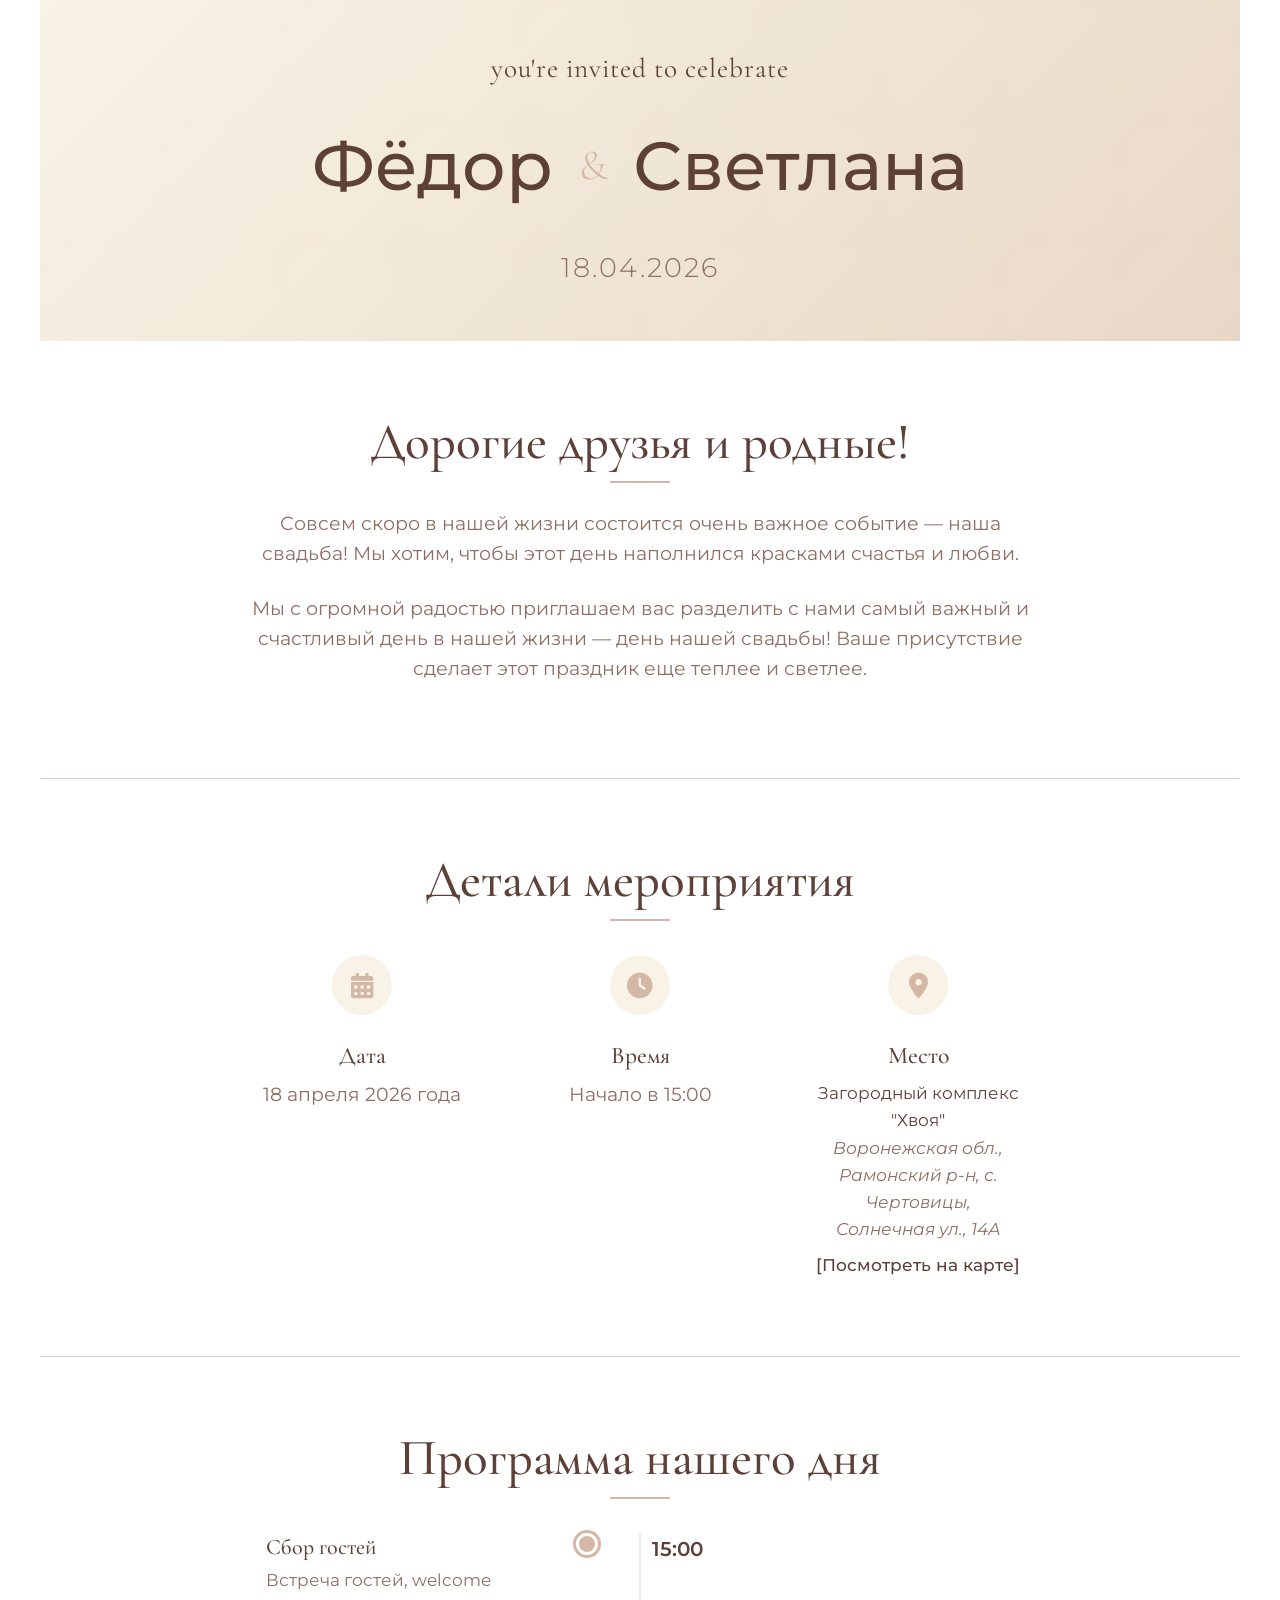
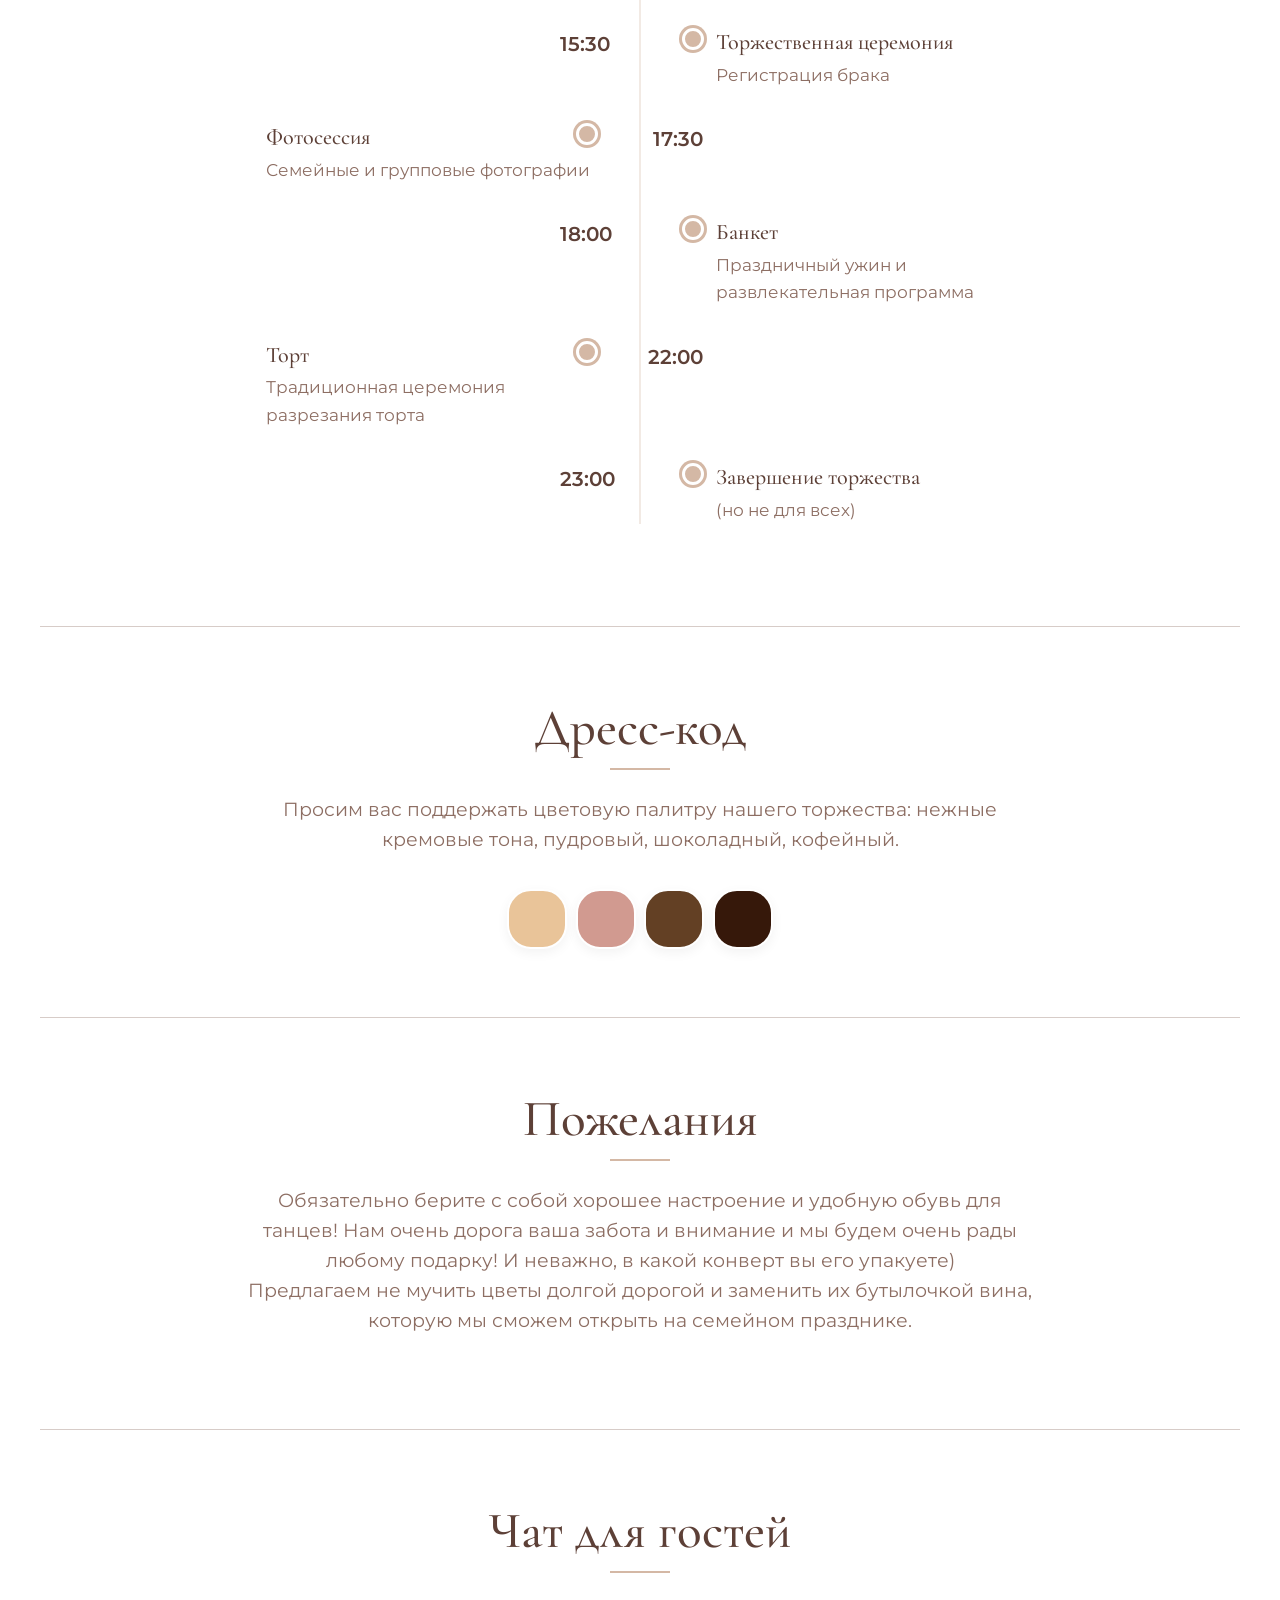
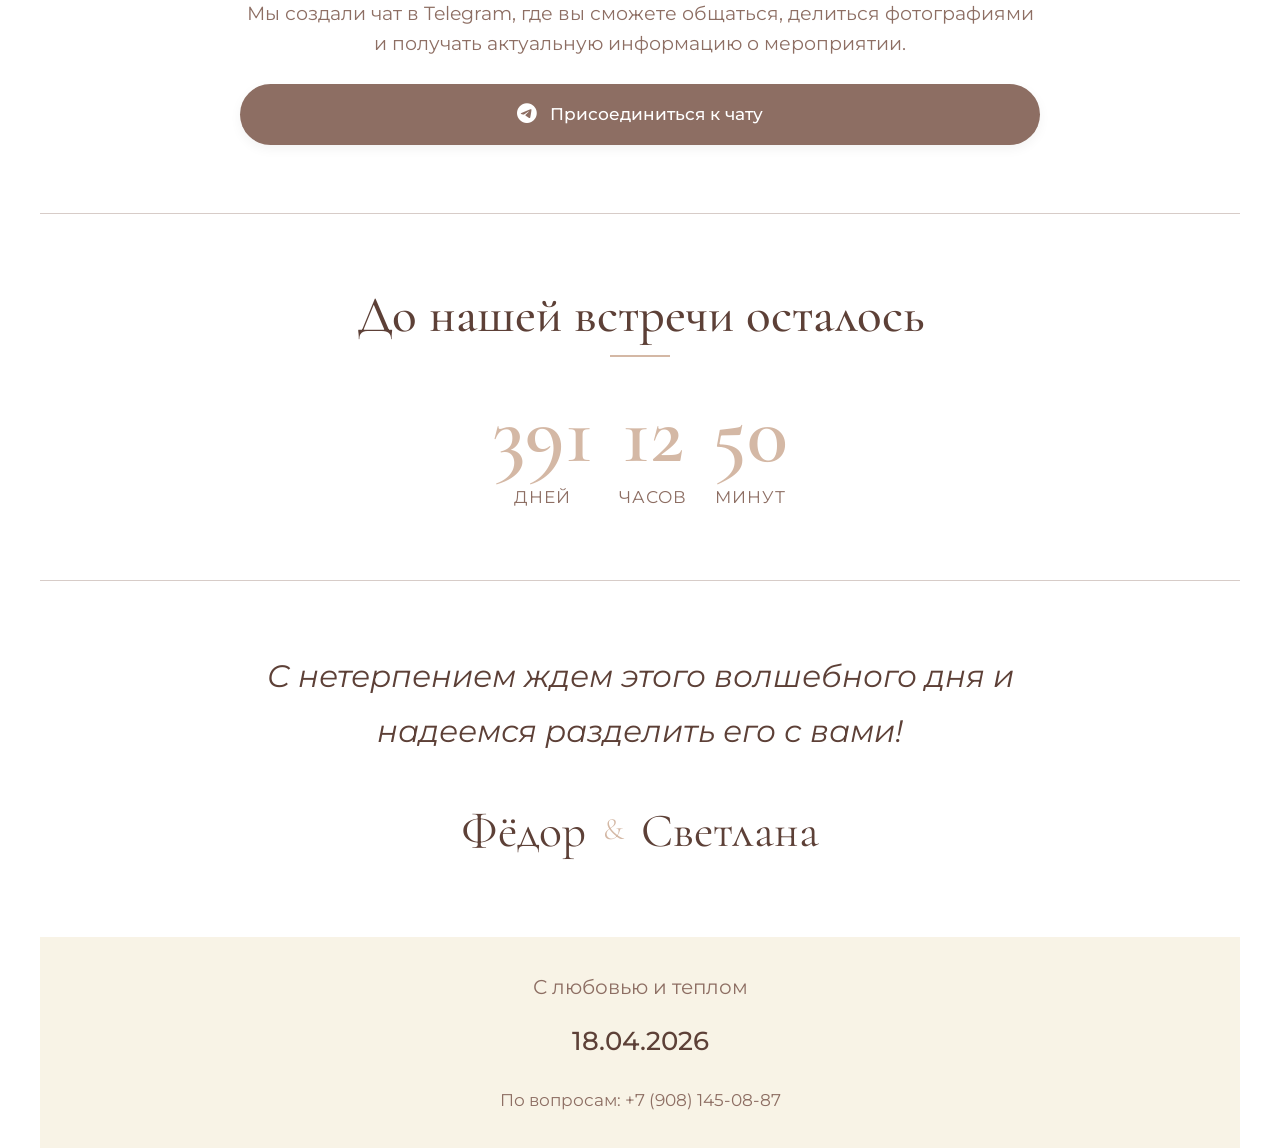
==== index.html @ 6b7d2613 "v.1" ====
<!DOCTYPE html>
<html lang="ru">
<head>
    <meta charset="UTF-8">
    <meta name="viewport" content="width=device-width, initial-scale=1.0">
    <title>Фёдор & Светлана | Приглашение на свадьбу</title>
    <link rel="preconnect" href="https://fonts.googleapis.com">
    <link rel="preconnect" href="https://fonts.gstatic.com" crossorigin>
    <link href="https://fonts.googleapis.com/css2?family=Cormorant+Garamond:wght@300;400;500;600&family=Montserrat:wght@300;400;500&display=swap" rel="stylesheet">
    <link rel="stylesheet" href="style.css">
    <link rel="stylesheet" href="https://cdnjs.cloudflare.com/ajax/libs/font-awesome/6.4.0/css/all.min.css">
</head>
<body>
    <div class="container">
        <!-- Шапка с заголовком -->
        <header class="header">
            <div class="header__content">
                <h1 class="header__title">you're invited to celebrate</h1>
                <div class="header__names">
                    <span class="header__name">Фёдор</span>
                    <span class="header__ampersand">&</span>
                    <span class="header__name">Светлана</span>
                </div>
                <div class="header__date">18.04.2026</div>
            </div>
        </header>

        <!-- Основное содержимое -->
        <main class="main">
            <!-- Приветствие -->
            <section class="section section--intro">
                <div class="section__content">
                    <h2 class="section__title">Дорогие друзья и родные!</h2>
                    <p class="section__text">
                        Совсем скоро в нашей жизни состоится очень важное событие — наша свадьба! 
                        Мы хотим, чтобы этот день наполнился красками счастья и любви.
                    </p>
                    <p class="section__text">
                        Мы с огромной радостью приглашаем вас разделить с нами самый важный и счастливый день в нашей жизни — день нашей свадьбы! Ваше присутствие сделает этот праздник еще теплее и светлее.
                    </p>
                </div>
            </section>

            <!-- Детали мероприятия -->
            <section class="section section--details">
                <div class="section__content">
                    <h2 class="section__title">Детали мероприятия</h2>
                    <div class="details">
                        <div class="details__item">
                            <div class="details__icon">
                                <i class="fas fa-calendar-alt"></i>
                            </div>
                            <div class="details__content">
                                <h3 class="details__title">Дата</h3>
                                <p class="details__text">18 апреля 2026 года</p>
                            </div>
                        </div>
                        <div class="details__item">
                            <div class="details__icon">
                                <i class="fas fa-clock"></i>
                            </div>
                            <div class="details__content">
                                <h3 class="details__title">Время</h3>
                                <p class="details__text">Начало в 15:00</p>
                            </div>
                        </div>
                        <div class="details__item">
                            <div class="details__icon">
                                <i class="fas fa-map-marker-alt"></i>
                            </div>
                            <div class="details__content">
                                <h3 class="details__title">Место</h3>
                                <p>Загородный комплекс "Хвоя"</p>
                                <p class="details__address">
                                    Воронежская обл., Рамонский р-н, с. Чертовицы,<br>
                                    Солнечная ул., 14А
                                </p>
                                <a href="https://yandex.ru/maps/org/gostevoy_dom_khvoyaz/200587327520/?l1=39.254016%2C51.825809&z=17" class="map__button" target="_blank" rel="noopener noreferrer">
                                <span class="button__text">[Посмотреть на карте]</span></a>
                            </div>
                        </div>
                    </div>
                </div>
            </section>

            <!-- Тайминг -->
            <section class="section section--timing">
                <div class="section__content">
                    <h2 class="section__title">Программа нашего дня</h2>
                    <div class="timeline">
                        <div class="timeline__item">
                            <div class="timeline__time">15:00</div>
                            <div class="timeline__content">
                                <h3 class="timeline__title">Сбор гостей</h3>
                                <p class="timeline__text">Встреча гостей, welcome</p>
                            </div>
                        </div>
                        <div class="timeline__item">
                            <div class="timeline__time">15:30</div>
                            <div class="timeline__content">
                                <h3 class="timeline__title">Торжественная церемония</h3>
                                <p class="timeline__text">Регистрация брака</p>
                            </div>
                        </div>
                        <div class="timeline__item">
                            <div class="timeline__time">17:30</div>
                            <div class="timeline__content">
                                <h3 class="timeline__title">Фотосессия</h3>
                                <p class="timeline__text">Семейные и групповые фотографии</p>
                            </div>
                        </div>
                        <div class="timeline__item">
                            <div class="timeline__time">18:00</div>
                            <div class="timeline__content">
                                <h3 class="timeline__title">Банкет</h3>
                                <p class="timeline__text">Праздничный ужин и развлекательная программа</p>
                            </div>
                        </div>
                        <div class="timeline__item">
                            <div class="timeline__time">22:00</div>
                            <div class="timeline__content">
                                <h3 class="timeline__title">Торт</h3>
                                <p class="timeline__text">Традиционная церемония разрезания торта</p>
                            </div>
                        </div>
                        <div class="timeline__item">
                            <div class="timeline__time">23:00</div>
                            <div class="timeline__content">
                                <h3 class="timeline__title">Завершение торжества</h3>
                                <p class="timeline__text">(но не для всех)</p>
                            </div>
                        </div>
                    </div>
                </div>
            </section>

            <!-- Дресс-код -->
            <section class="section section--dresscode">
                <div class="section__content">
                    <h2 class="section__title">Дресс-код</h2>
                    <p class="section__text">
                        Просим вас поддержать цветовую палитру нашего торжества: 
                        нежные кремовые тона, пудровый, шоколадный, кофейный.
                    </p>
                    <div class="dresscode-colors">
                        <div class="color-palette__item" style="background-color: #e9c499;"></div>
                        <div class="color-palette__item" style="background-color: #d19a90;"></div>
                        <div class="color-palette__item" style="background-color: #634024;"></div>
                        <div class="color-palette__item" style="background-color: #36180a;"></div>
                    </div>
                </div>
            </section>

            <!-- Пожелания по подаркам -->
            <section class="section section--gifts">
                <div class="section__content">
                    <h2 class="section__title">Пожелания</h2>
                    <p class="section__text">
                        Обязательно берите с собой хорошее настроение и удобную обувь для танцев!
                        Нам очень дорога ваша забота и внимание и мы будем очень рады любому подарку! И неважно, в какой конверт вы его упакуете)
                        <br>Предлагаем не мучить цветы долгой дорогой и заменить их бутылочкой вина, которую мы сможем открыть на семейном празднике.
                    </p>
                </div>
            </section>

            <!-- Чат -->
            <section class="section section--chat">
                <div class="section__content">
                    <h2 class="section__title">Чат для гостей</h2>
                    <p class="section__text">
                        Мы создали чат в Telegram, где вы сможете общаться, 
                        делиться фотографиями и получать актуальную информацию о мероприятии.
                    </p>
                    <a href="https://t.me/+objTtk0LwcI2NjRi" class="chat-link" target="_blank">
                        <i class="chat-link__icon fab fa-telegram"></i>
                        <span class="chat-link__text">Присоединиться к чату</span>
                    </a>
                </div>
            </section>

            <!-- Обратный отсчет -->
            <section class="section section--countdown">
                <div class="section__content">
                    <h2 class="section__title">До нашей встречи осталось</h2>
                    <div class="countdown">
                        <div class="countdown__item">
                            <div class="countdown__number" id="days">391</div>
                            <div class="countdown__label">дней</div>
                        </div>
                        <div class="countdown__item">
                            <div class="countdown__number" id="hours">12</div>
                            <div class="countdown__label">часов</div>
                        </div>
                        <div class="countdown__item">
                            <div class="countdown__number" id="minutes">50</div>
                            <div class="countdown__label">минут</div>
                        </div>
                    </div>
                </div>
            </section>

            <!-- Прощальное сообщение -->
            <section class="section section--farewell">
                <div class="section__content">
                    <p class="farewell-text">
                        С нетерпением ждем этого волшебного дня и надеемся разделить его с вами!
                    </p>
                    <div class="signature">
                        <span class="signature__name">Фёдор</span>
                        <span class="signature__ampersand">&</span>
                        <span class="signature__name">Светлана</span>
                    </div>
                </div>
            </section>
        </main>

        <!-- Подвал -->
        <footer class="footer">
            <div class="footer__content">
                <p class="footer__text">С любовью и теплом</p>
                <p class="footer__date">18.04.2026</p>
                <div class="footer__contacts">
                    <p class="footer__contact">По вопросам: +7 (908) 145-08-87</p>
                </div>
            </div>
        </footer>
    </div>

    <script>
        // Cкрипт для обратного отсчета
        function updateCountdown() {
            const weddingDate = new Date('2026-04-18T17:00:00');
            const now = new Date();
            const diff = weddingDate - now;
            
            if (diff > 0) {
                const days = Math.floor(diff / (1000 * 60 * 60 * 24));
                const hours = Math.floor((diff % (1000 * 60 * 60 * 24)) / (1000 * 60 * 60));
                const minutes = Math.floor((diff % (1000 * 60 * 60)) / (1000 * 60));
                
                document.getElementById('days').textContent = days;
                document.getElementById('hours').textContent = hours.toString().padStart(2, '0');
                document.getElementById('minutes').textContent = minutes.toString().padStart(2, '0');
            }
        }
        
        // Обновляем сразу и каждую минуту
        updateCountdown();
        setInterval(updateCountdown, 60000);
    </script>
</body>
</html>
---- style.css ----
/* Сброс и базовые стили */
* {
    margin: 0;
    padding: 0;
    box-sizing: border-box;
    a {
        text-decoration: none;
        color: var(--text-color);
    }
}

:root {
    --primary-color: #f8f3e6;
    --secondary-color: #e8d7c5;
    --accent-color: #d4b8a5;
    --text-color: #5d4037;
    --text-light: #8d6e63;
    --border-color: #d7ccc8;
    --shadow: 0 4px 12px rgba(0, 0, 0, 0.05);
}

html {
    font-size: 16px;
    scroll-behavior: smooth;
}

body {
    font-family: 'Montserrat', sans-serif;
    color: var(--text-color);
    background-color: #fff;
    line-height: 1.6;
    overflow-x: hidden;
}

.container {
    max-width: 100%;
    margin: 0 auto;
    overflow: hidden;
}

/* Типографика */
h1, h2, h3, h4 {
    font-family: 'Cormorant Garamond', serif;
    font-weight: 500;
    line-height: 1.3;
}

/* Шапка */
.header {
    background: linear-gradient(135deg, var(--primary-color) 0%, var(--secondary-color) 100%);
    padding: 2rem 1rem;
    text-align: center;
    position: relative;
    overflow: hidden;
}

.header::before {
    content: '';
    position: absolute;
    top: 0;
    left: 0;
    right: 0;
    bottom: 0;
    background-image: url('data:image/svg+xml;utf8,<svg xmlns="http://www.w3.org/2000/svg" width="100" height="100" viewBox="0 0 100 100"><path fill="%23ffffff" opacity="0.1" d="M50,0 C77.614,0 100,22.386 100,50 C100,77.614 77.614,100 50,100 C22.386,100 0,77.614 0,50 C0,22.386 22.386,0 50,0 Z M50,20 C63.254,20 74,30.746 74,44 C74,57.254 63.254,68 50,68 C36.746,68 26,57.254 26,44 C26,30.746 36.746,20 50,20 Z"></path></svg>');
    background-size: 120px;
    opacity: 0.3;
}

.header__content {
    position: relative;
    z-index: 1;
}

.header__title {
    font-size: 1.4rem;
    margin-bottom: 1.5rem;
    color: var(--text-color);
    font-weight: 400;
    letter-spacing: 1px;
}

.header__names {
    display: flex;
    justify-content: center;
    align-items: center;
    flex-wrap: wrap;
    margin-bottom: 1.5rem;
    gap: 1rem;
}

.header__name {
    font-size: 2.5rem;
    font-weight: 500;
    color: var(--text-color);
}

.header__ampersand {
    font-size: 2rem;
    font-family: 'Cormorant Garamond', serif;
    font-weight: 300;
    color: var(--accent-color);
    margin: 0 0.5rem;
}

.header__date {
    font-size: 1.4rem;
    color: var(--text-light);
    font-weight: 300;
    letter-spacing: 2px;
}

/* Секции */
.section {
    padding: 3rem 1rem;
    border-bottom: 1px solid var(--border-color);
}

.section:last-of-type {
    border-bottom: none;
}

.section__content {
    max-width: 800px;
    margin: 0 auto;
}

.section__title {
    font-size: 2rem;
    margin-bottom: 1.5rem;
    text-align: center;
    color: var(--text-color);
    position: relative;
    padding-bottom: 0.5rem;
}

.section__title::after {
    content: '';
    position: absolute;
    bottom: 0;
    left: 50%;
    transform: translateX(-50%);
    width: 60px;
    height: 2px;
    background-color: var(--accent-color);
}

.section__text {
    font-size: 1.1rem;
    margin-bottom: 1.5rem;
    color: var(--text-light);
    text-align: center;
}

/* Цветовая палитра */
.color-palette__item {
    width: 50px;
    height: 50px;
    border-radius: 40%;
    border: 2px solid white;
    box-shadow: var(--shadow);
}

/* Детали мероприятия */
.details {
    display: flex;
    flex-direction: column;
    gap: 2rem;
    margin-top: 2rem;
}

.details__item {
    display: flex;
    align-items: flex-start;
    gap: 1.5rem;
}

.details__icon {
    background-color: var(--primary-color);
    width: 60px;
    height: 60px;
    border-radius: 50%;
    display: flex;
    align-items: center;
    justify-content: center;
    flex-shrink: 0;
    color: var(--accent-color);
    font-size: 1.5rem;
}

.details__content {
    flex: 1;
}

.details__title {
    font-size: 1.4rem;
    margin-bottom: 0.5rem;
    color: var(--text-color);
}

.details__text {
    font-size: 1.1rem;
    color: var(--text-light);
    margin-bottom: 0.3rem;
}

.details__address {
    font-size: 1rem;
    color: var(--text-light);
    font-style: italic;
}

.map__button {
    display: inline-flex;
    align-items: center;
    gap: 0.5rem;
    padding: 0.5rem;
    text-decoration: none;
    border-radius: 8px;
    border: none;
    font-family: inherit;
    cursor: pointer;
}

.material-symbols-outlined {
    font-size: 20px;
}

.button__text {
    font-weight: 500;
}

/* Тайминг */
.timeline {
    margin-top: 2rem;
    position: relative;
}

.timeline::before {
    content: '';
    position: absolute;
    left: 30px;
    top: 0;
    bottom: 0;
    width: 2px;
    background-color: var(--accent-color);
    opacity: 0.3;
}

.timeline__item {
    display: flex;
    margin-bottom: 2rem;
    position: relative;
}

.timeline__time {
    width: 60px;
    font-weight: 500;
    color: var(--accent-color);
    font-size: 1.2rem;
    flex-shrink: 0;
    text-align: right;
    padding-right: 1rem;
}

.timeline__content {
    flex: 1;
    padding-left: 1.5rem;
    position: relative;
}

.timeline__content::before {
    content: '';
    position: absolute;
    left: -8px;
    top: 5px;
    width: 16px;
    height: 16px;
    border-radius: 50%;
    background-color: var(--accent-color);
    border: 3px solid white;
    box-shadow: 0 0 0 3px var(--accent-color);
}

.timeline__title {
    font-size: 1.3rem;
    margin-bottom: 0.3rem;
    color: var(--text-color);
}

.timeline__text {
    font-size: 1rem;
    color: var(--text-light);
}

/* Дресс-код */
.dresscode-colors {
    display: flex;
    justify-content: center;
    gap: 0.5rem;
    margin-top: 2rem;
    flex-wrap: wrap;
}

.dresscode-colors__item {
    width: 40px;
    height: 40px;
    border-radius: 8px;
    border: 2px solid white;
    box-shadow: var(--shadow);
}

/* Ссылки на формы */
.chat-link {
    display: inline-flex;
    align-items: center;
    justify-content: center;
    gap: 0.8rem;
    background-color: var(--accent-color);
    color: white;
    text-decoration: none;
    padding: 1rem 2rem;
    border-radius: 50px;
    margin-top: 1.5rem;
    font-weight: 500;
    transition: all 0.3s ease;
    box-shadow: var(--shadow);
}

.chat-link:hover {
    background-color: var(--text-light);
    transform: translateY(-3px);
}

.chat-link {
    background-color: #8d6e63;
    display: flex;
    justify-content: center;
    align-items: center;
}

.chat-link__icon {
    font-size: 1.2rem;
}

/* Обратный отсчет */
.countdown {
    display: flex;
    justify-content: center;
    gap: 1.5rem;
    margin-top: 2rem;
    flex-wrap: wrap;
}

.countdown__item {
    display: flex;
    flex-direction: column;
    align-items: center;
}

.countdown__number {
    font-size: 3rem;
    font-family: 'Cormorant Garamond', serif;
    font-weight: 600;
    color: var(--accent-color);
    line-height: 1;
}

.countdown__label {
    font-size: 1rem;
    color: var(--text-light);
    margin-top: 0.5rem;
    text-transform: uppercase;
    letter-spacing: 1px;
}

/* Прощальное сообщение */
.farewell-text {
    font-size: 1.4rem;
    text-align: center;
    color: var(--text-color);
    font-style: italic;
    margin-bottom: 2rem;
    line-height: 1.8;
}

.signature {
    display: flex;
    justify-content: center;
    align-items: center;
    gap: 1rem;
    font-family: 'Cormorant Garamond', serif;
}

.signature__name {
    font-size: 2.2rem;
    color: var(--text-color);
}

.signature__ampersand {
    font-size: 1.8rem;
    color: var(--accent-color);
    font-weight: 300;
}

/* Подвал */
.footer {
    background-color: var(--primary-color);
    padding: 2rem 1rem;
    text-align: center;
}

.footer__text {
    font-size: 1.2rem;
    color: var(--text-light);
    margin-bottom: 1rem;
}

.footer__date {
    font-size: 1.5rem;
    color: var(--text-color);
    margin-bottom: 1.5rem;
    font-weight: 500;
}

.footer__contact {
    font-size: 1rem;
    color: var(--text-light);
}

/* Адаптивность для планшетов и десктопов */
@media (min-width: 768px) {
    html {
        font-size: 17px;
    }
    
    .header {
        padding: 3rem 1rem;
    }
    
    .header__title {
        font-size: 1.6rem;
    }
    
    .header__name {
        font-size: 3.5rem;
    }
    
    .header__ampersand {
        font-size: 2.5rem;
    }
    
    .header__date {
        font-size: 1.6rem;
    }
    
    .section {
        padding: 4rem 2rem;
    }
    
    .section__title {
        font-size: 2.5rem;
    }
    
    .details {
        flex-direction: row;
        justify-content: space-between;
        flex-wrap: wrap;
    }
    
    .details__item {
        flex-direction: column;
        align-items: center;
        text-align: center;
        flex: 1;
        min-width: 200px;
    }
    
    .color-palette__item, .dresscode-colors__item {
        width: 60px;
        height: 60px;
    }
    
    .timeline::before {
        left: 50%;
        transform: translateX(-50%);
    }
    
    .timeline__item {
        width: 50%;
    }
    
    .timeline__item:nth-child(odd) {
        padding-right: 50px;
        justify-content: flex-end;
    }
    
    .timeline__item:nth-child(even) {
        margin-left: 50%;
        padding-left: 50px;
    }
    
    .timeline__time {
        width: auto;
        position: absolute;
        top: 0;
        color: var(--text-color);
        font-weight: 600;
    }
    
    .timeline__item:nth-child(odd) .timeline__time {
        right: -80px;
        text-align: left;
    }
    
    .timeline__item:nth-child(even) .timeline__time {
        left: -80px;
        text-align: right;
    }
    
    .timeline__content::before {
        left: auto;
        top: 0;
    }
    
    .timeline__item:nth-child(odd) .timeline__content::before {
        right: -8px;
    }
    
    .timeline__item:nth-child(even) .timeline__content::before {
        left: -8px;
    }
    
    .countdown__number {
        font-size: 4rem;
    }
    
    .farewell-text {
        font-size: 1.8rem;
    }
    
    .signature__name {
        font-size: 2.8rem;
    }
    
    .container {
        max-width: 1200px;
    }
}

@media (min-width: 1024px) {
    .header__name {
        font-size: 4rem;
    }
    
    .section__title {
        font-size: 3rem;
    }
    
    .countdown__number {
        font-size: 5rem;
    }
}

/* Стили для страницы реестра подарков */

/* Ссылка "Назад" */
.header__back-link {
    display: inline-flex;
    align-items: center;
    gap: 0.5rem;
    color: var(--text-light);
    text-decoration: none;
    font-size: 0.9rem;
    margin-bottom: 1.5rem;
    transition: color 0.3s ease;
}

.header__back-link:hover {
    color: var(--accent-color);
}

/* Текст информации */
.info-text__paragraph {
    font-size: 1.1rem;
    color: var(--text-light);
    margin-bottom: 1.5rem;
    text-align: center;
    line-height: 1.7;
}

/* Форма */
.gift-form {
    max-width: 800px;
    margin: 2rem auto 0;
    background-color: white;
    padding: 2rem;
    border-radius: 15px;
    box-shadow: var(--shadow);
}

.form-group {
    margin-bottom: 2.5rem;
    padding-bottom: 2rem;
    border-bottom: 1px solid var(--border-color);
}

.form-group:last-of-type {
    border-bottom: none;
    margin-bottom: 0;
    padding-bottom: 0;
}

.form-group__title {
    font-size: 1.5rem;
    color: var(--text-color);
    margin-bottom: 1rem;
    font-family: 'Cormorant Garamond', serif;
}

.form-group__subtitle {
    color: var(--text-light);
    margin-bottom: 1.5rem;
    font-size: 1rem;
}

.form-row {
    display: flex;
    flex-direction: column;
    gap: 1.5rem;
    margin-bottom: 1.5rem;
}

@media (min-width: 768px) {
    .form-row {
        flex-direction: row;
    }
    
    .form-field {
        flex: 1;
    }
}

.form-field {
    margin-bottom: 1.5rem;
}

.form-field__label {
    display: block;
    margin-bottom: 0.5rem;
    color: var(--text-color);
    font-weight: 500;
    font-size: 0.95rem;
}

.form-field__input,
.form-field__textarea {
    width: 100%;
    padding: 1rem;
    border: 1px solid var(--border-color);
    border-radius: 8px;
    font-family: 'Montserrat', sans-serif;
    font-size: 1rem;
    color: var(--text-color);
    background-color: #fcfaf7;
    transition: all 0.3s ease;
}

.form-field__input:focus,
.form-field__textarea:focus {
    outline: none;
    border-color: var(--accent-color);
    box-shadow: 0 0 0 3px rgba(212, 184, 165, 0.2);
}

.form-field__textarea {
    min-height: 100px;
    resize: vertical;
}

/* Категории подарков */
.gift-categories {
    display: flex;
    flex-direction: column;
    gap: 2rem;
    margin: 2rem 0;
}

.gift-category__title {
    font-size: 1.3rem;
    color: var(--text-color);
    margin-bottom: 1rem;
    font-family: 'Cormorant Garamond', serif;
    padding-bottom: 0.5rem;
    border-bottom: 1px solid var(--border-color);
}

.gift-options {
    display: flex;
    flex-direction: column;
    gap: 1rem;
}

.gift-option {
    display: flex;
    align-items: flex-start;
    padding: 1.2rem;
    border: 2px solid var(--border-color);
    border-radius: 10px;
    cursor: pointer;
    transition: all 0.3s ease;
    background-color: white;
}

.gift-option:hover {
    border-color: var(--accent-color);
    transform: translateY(-2px);
    box-shadow: var(--shadow);
}

.gift-option__checkbox {
    margin-right: 1rem;
    margin-top: 0.3rem;
    accent-color: var(--accent-color);
    width: 1.2rem;
    height: 1.2rem;
}

.gift-option__content {
    flex: 1;
    display: flex;
    flex-direction: column;
    gap: 0.3rem;
}

.gift-option__title {
    font-weight: 500;
    color: var(--text-color);
    font-size: 1.1rem;
}

.gift-option__price {
    color: var(--accent-color);
    font-weight: 500;
    font-size: 1rem;
}

.gift-option__description {
    color: var(--text-light);
    font-size: 0.9rem;
}

.gift-option__status {
    display: inline-block;
    padding: 0.3rem 0.8rem;
    border-radius: 20px;
    font-size: 0.8rem;
    font-weight: 500;
    margin-top: 0.5rem;
    align-self: flex-start;
}

.gift-option__status.available {
    background-color: rgba(76, 175, 80, 0.1);
    color: #4CAF50;
}

.gift-option__status.reserved {
    background-color: rgba(255, 152, 0, 0.1);
    color: #FF9800;
}

/* Кнопки формы */
.form-actions {
    text-align: center;
    margin-top: 2rem;
}

.form-button {
    display: inline-flex;
    align-items: center;
    justify-content: center;
    gap: 1rem;
    padding: 1.2rem 2.5rem;
    border: none;
    border-radius: 50px;
    font-size: 1.1rem;
    font-weight: 500;
    cursor: pointer;
    transition: all 0.3s ease;
    font-family: 'Montserrat', sans-serif;
}

.form-button--submit {
    background-color: var(--accent-color);
    color: white;
    box-shadow: var(--shadow);
}

.form-button--submit:hover {
    background-color: var(--text-light);
    transform: translateY(-3px);
    box-shadow: 0 6px 20px rgba(0, 0, 0, 0.1);
}

.form-actions__note {
    margin-top: 1rem;
    color: var(--text-light);
    font-size: 0.9rem;
}

/* Сообщение об успехе */
.success-message {
    display: none;
    text-align: center;
    padding: 3rem 2rem;
    background-color: #f8f9fa;
    border-radius: 15px;
    margin-top: 2rem;
    border: 2px solid #e8f5e9;
}

.success-message__icon {
    font-size: 4rem;
    color: #4CAF50;
    margin-bottom: 1.5rem;
}

.success-message__title {
    font-size: 2rem;
    color: var(--text-color);
    margin-bottom: 1rem;
    font-family: 'Cormorant Garamond', serif;
}

.success-message__text {
    font-size: 1.1rem;
    color: var(--text-light);
    margin-bottom: 2rem;
    line-height: 1.7;
    max-width: 600px;
    margin-left: auto;
    margin-right: auto;
}

.success-message__link {
    display: inline-flex;
    align-items: center;
    gap: 0.8rem;
    color: var(--accent-color);
    text-decoration: none;
    font-weight: 500;
    padding: 0.8rem 1.5rem;
    border: 2px solid var(--accent-color);
    border-radius: 50px;
    transition: all 0.3s ease;
}

.success-message__link:hover {
    background-color: var(--accent-color);
    color: white;
}

/* Информация о доставке */
.delivery-info {
    display: flex;
    flex-direction: column;
    gap: 2rem;
    margin-top: 2rem;
}

@media (min-width: 768px) {
    .delivery-info {
        flex-direction: row;
        justify-content: center;
    }
    
    .delivery-info__item {
        flex: 1;
        max-width: 300px;
    }
}

.delivery-info__item {
    display: flex;
    flex-direction: column;
    align-items: center;
    text-align: center;
    padding: 1.5rem;
    background-color: var(--primary-color);
    border-radius: 10px;
}

.delivery-info__icon {
    font-size: 2.5rem;
    color: var(--accent-color);
    margin-bottom: 1rem;
}

.delivery-info__title {
    font-size: 1.3rem;
    color: var(--text-color);
    margin-bottom: 0.8rem;
    font-family: 'Cormorant Garamond', serif;
}

.delivery-info__text {
    color: var(--text-light);
    line-height: 1.6;
}

/* Контакты */
.contact-cards {
    display: flex;
    gap: 2rem;
    margin-top: 2rem;
    justify-content: center;
    align-items: center;
}

@media (min-width: 768px) {
    .contact-cards {
        flex-direction: row;
    }
}

.contact-card {
    flex: 1;
    max-width: 250px;
    text-align: center;
    padding: 2rem;
    background-color: white;
    border-radius: 15px;
    box-shadow: var(--shadow);
    border: 1px solid var(--border-color);
}

.contact-card__icon {
    font-size: 2.5rem;
    color: var(--accent-color);
    margin-bottom: 1rem;
}

.contact-card__title {
    font-size: 1.1rem;
    color: var(--text-light);
    margin-bottom: 0.5rem;
    text-transform: uppercase;
    letter-spacing: 1px;
}

.contact-card__name {
    font-size: 1.4rem;
    color: var(--text-color);
    margin-bottom: 0.5rem;
    font-family: 'Cormorant Garamond', serif;
}

.contact-card__phone {
    color: var(--accent-color);
    font-weight: 500;
}

/* Футер для страницы подарков */
.footer__names {
    display: flex;
    justify-content: center;
    align-items: center;
    gap: 1rem;
    margin: 1.5rem 0;
}

.footer__name {
    font-size: 1.8rem;
    color: var(--text-color);
    font-family: 'Cormorant Garamond', serif;
}

.footer__ampersand {
    font-size: 1.5rem;
    color: var(--accent-color);
    font-weight: 300;
}

.footer__link {
    display: inline-flex;
    align-items: center;
    gap: 0.8rem;
    color: var(--text-light);
    text-decoration: none;
    margin-top: 1rem;
    padding: 0.8rem 1.5rem;
    border: 1px solid var(--border-color);
    border-radius: 50px;
    transition: all 0.3s ease;
}

.footer__link:hover {
    color: var(--accent-color);
    border-color: var(--accent-color);
}
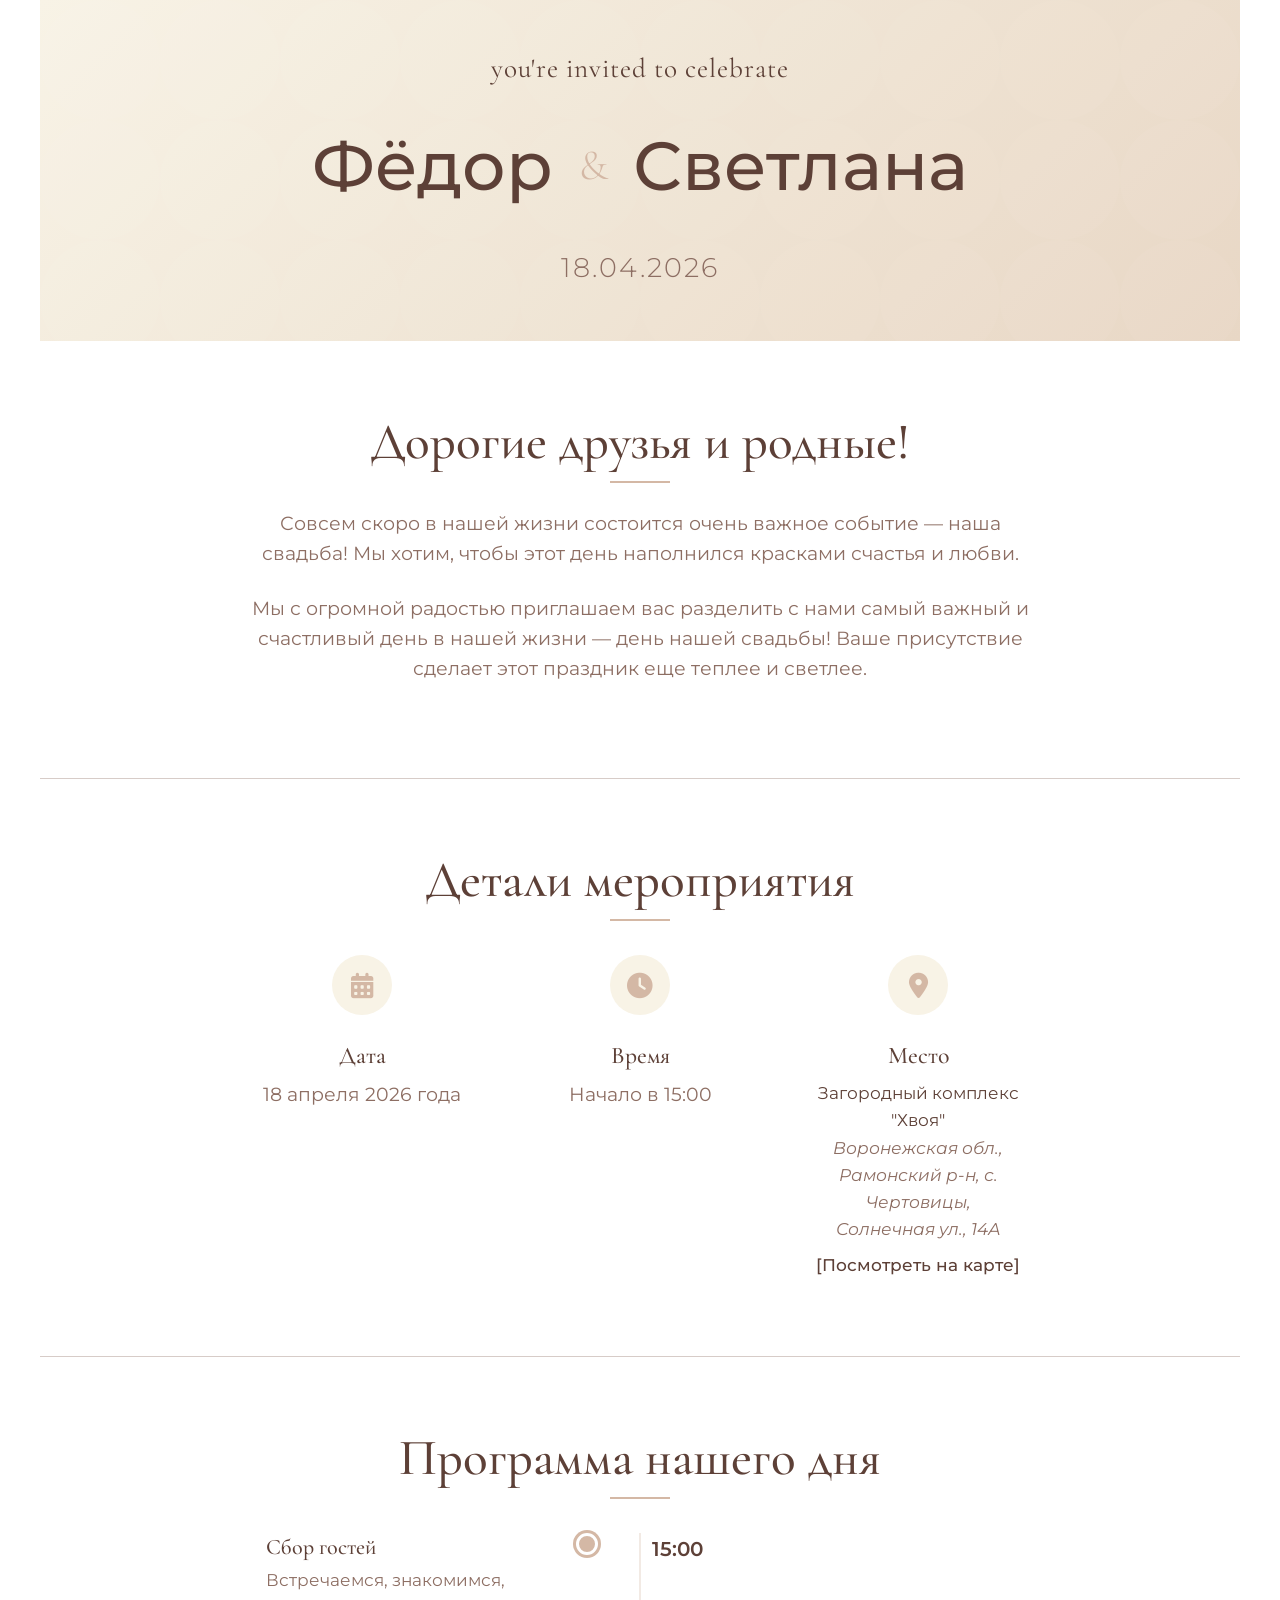
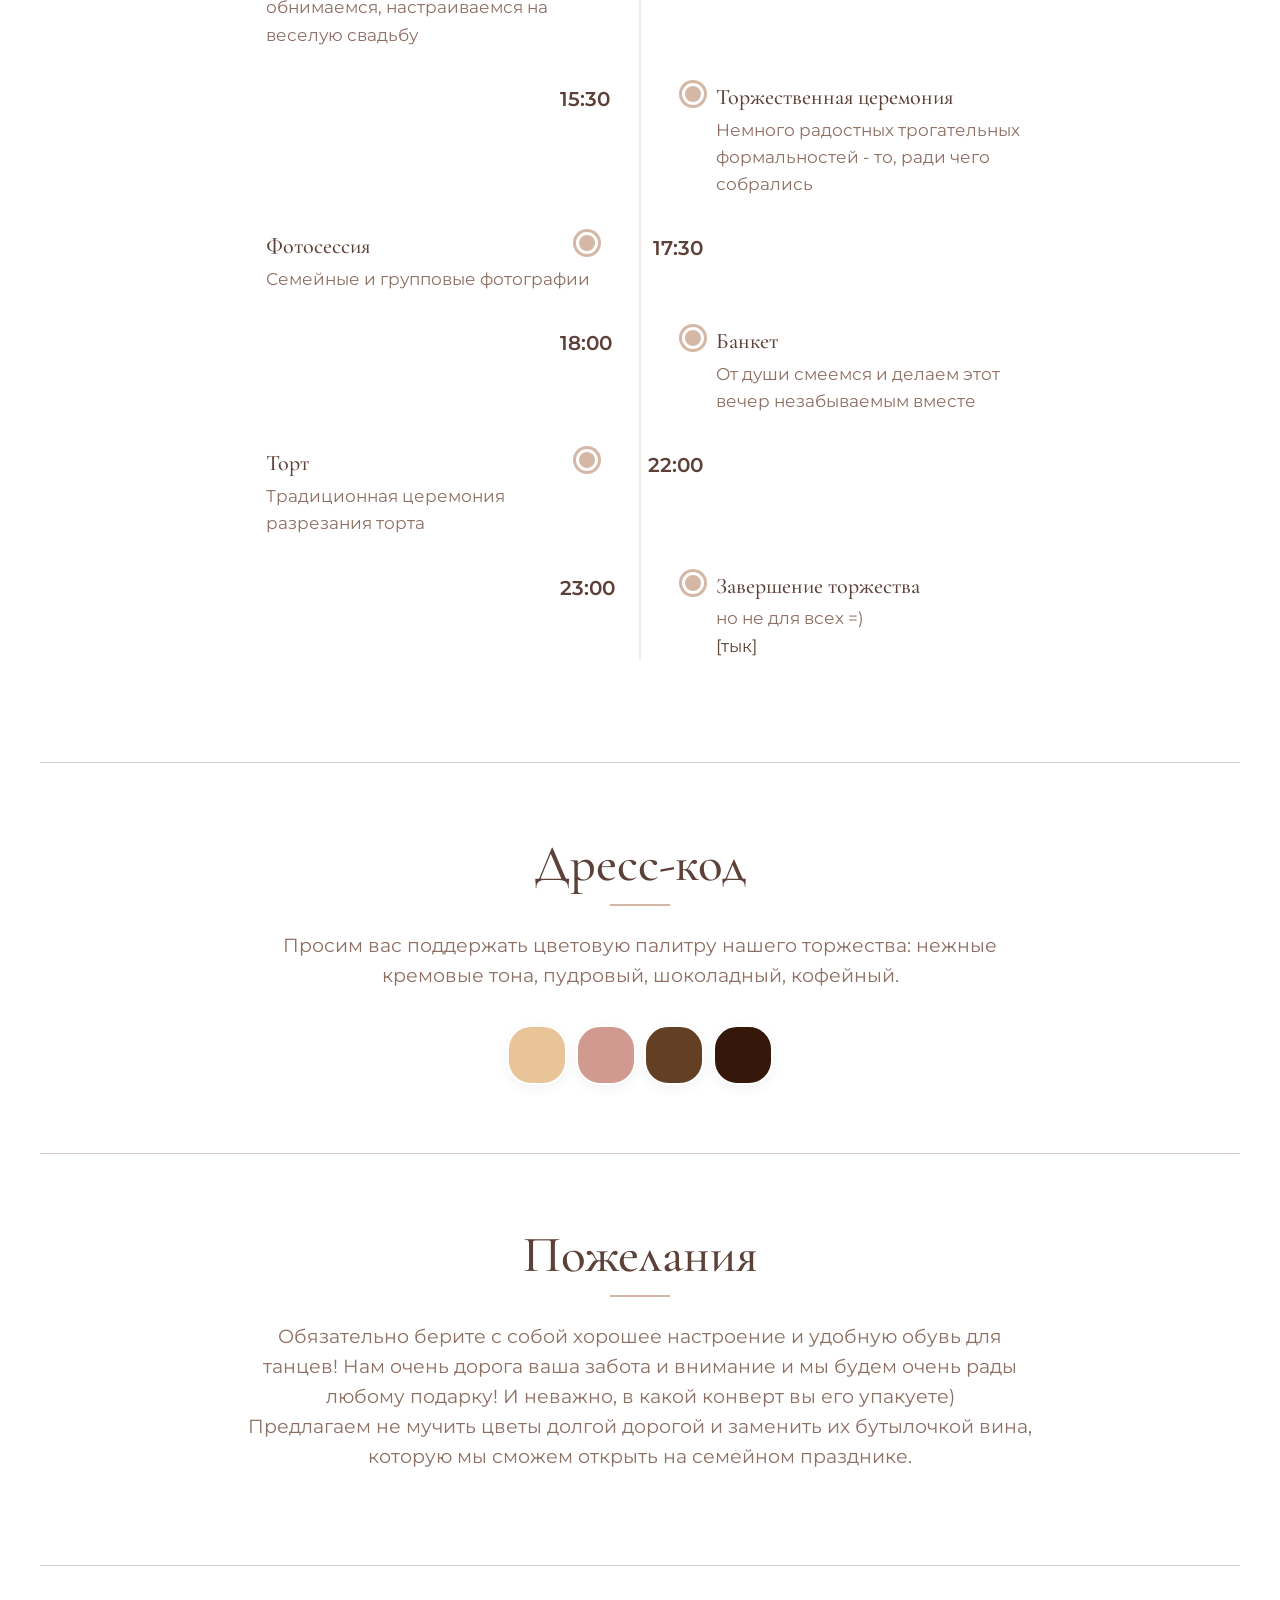
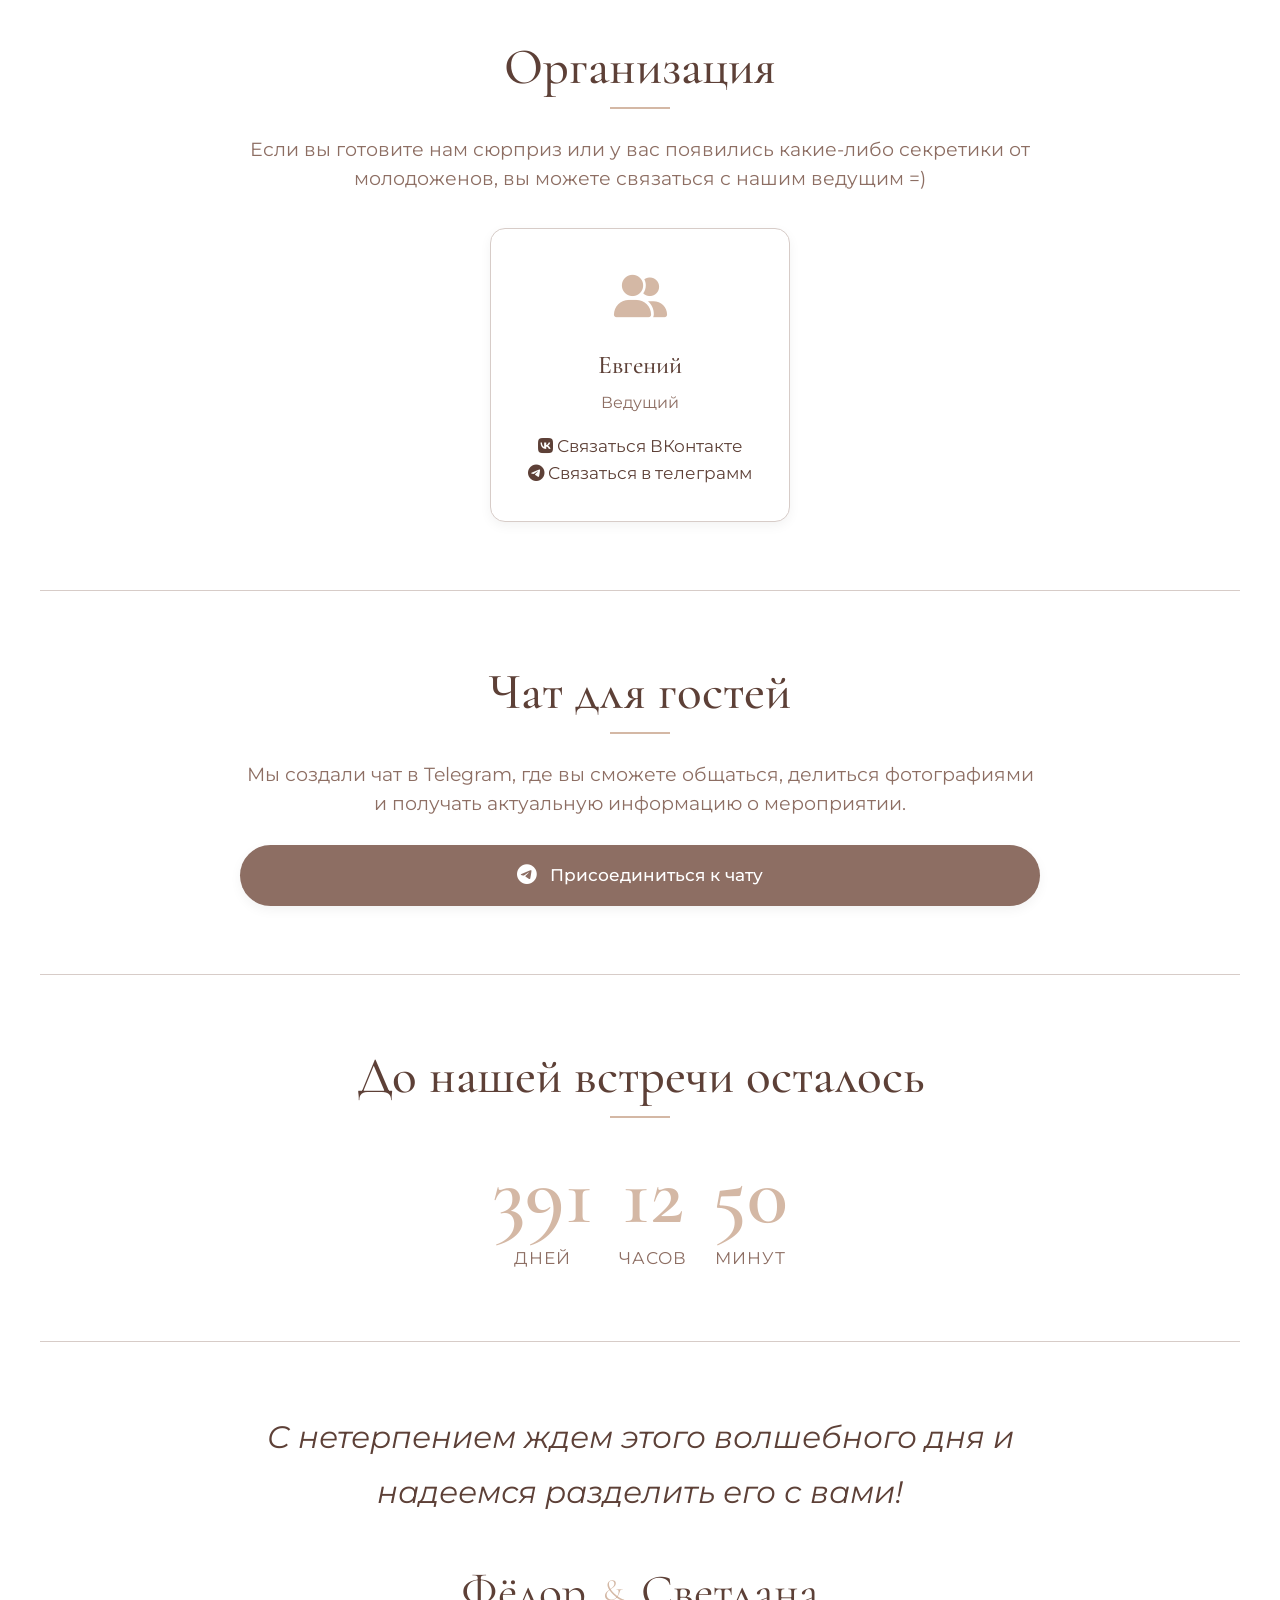
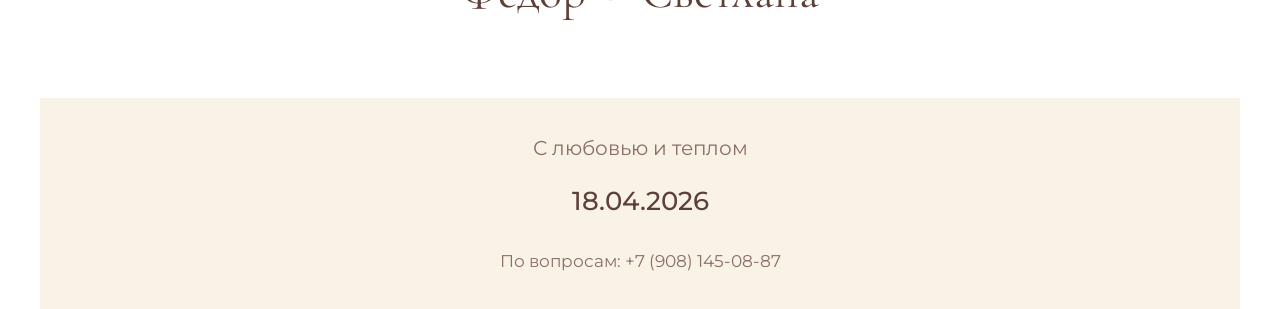
==== commit 6d32d36b: "v2.0" ====
--- a/index.html
+++ b/index.html
@@ -4,8 +4,8 @@
     <meta charset="UTF-8">
     <meta name="viewport" content="width=device-width, initial-scale=1.0">
     <title>Фёдор & Светлана | Приглашение на свадьбу</title>
-    <link rel="preconnect" href="https://fonts.googleapis.com">
-    <link rel="preconnect" href="https://fonts.gstatic.com" crossorigin>
+    <!-- <link rel="preconnect" href="https://fonts.googleapis.com">
+    <link rel="preconnect" href="https://fonts.gstatic.com" crossorigin> -->
     <link href="https://fonts.googleapis.com/css2?family=Cormorant+Garamond:wght@300;400;500;600&family=Montserrat:wght@300;400;500&display=swap" rel="stylesheet">
     <link rel="stylesheet" href="style.css">
     <link rel="stylesheet" href="https://cdnjs.cloudflare.com/ajax/libs/font-awesome/6.4.0/css/all.min.css">
@@ -92,14 +92,14 @@
                             <div class="timeline__time">15:00</div>
                             <div class="timeline__content">
                                 <h3 class="timeline__title">Сбор гостей</h3>
-                                <p class="timeline__text">Встреча гостей, welcome</p>
+                                <p class="timeline__text">Встречаемся, знакомимся, обнимаемся, настраиваемся на веселую свадьбу</p>
                             </div>
                         </div>
                         <div class="timeline__item">
                             <div class="timeline__time">15:30</div>
                             <div class="timeline__content">
                                 <h3 class="timeline__title">Торжественная церемония</h3>
-                                <p class="timeline__text">Регистрация брака</p>
+                                <p class="timeline__text">Немного радостных трогательных формальностей - то, ради чего собрались</p>
                             </div>
                         </div>
                         <div class="timeline__item">
@@ -113,7 +113,7 @@
                             <div class="timeline__time">18:00</div>
                             <div class="timeline__content">
                                 <h3 class="timeline__title">Банкет</h3>
-                                <p class="timeline__text">Праздничный ужин и развлекательная программа</p>
+                                <p class="timeline__text">От души смеемся и делаем этот вечер незабываемым вместе</p>
                             </div>
                         </div>
                         <div class="timeline__item">
@@ -127,7 +127,7 @@
                             <div class="timeline__time">23:00</div>
                             <div class="timeline__content">
                                 <h3 class="timeline__title">Завершение торжества</h3>
-                                <p class="timeline__text">(но не для всех)</p>
+                                <p class="timeline__text">но не для всех =) <a href="afterparty.html" class="form-link"> <br>[тык]</a></p>
                             </div>
                         </div>
                     </div>
@@ -162,6 +162,30 @@
                     </p>
                 </div>
             </section>
+
+            <!-- Организация -->
+             <section class="section section--organization">
+                <div class="section__content">
+                    <h2 class="section__title">Организация</h2>
+                    <p class="section__text">Если вы готовите нам сюрприз или у вас появились какие-либо секретики от молодоженов, вы можете связаться с нашим ведущим =)</p>
+                    <div class="contact-info">
+                     <div class="contact-person">
+                            <div class="contact-person__icon">
+                                <i class="fas fa-user-friends"></i>
+                            </div>
+                            <h3 class="contact-person__name">Евгений</h3>
+                            <p class="contact-person__role">Ведущий</p>
+                            <a href="https://vk.com/lookovzhe">
+                                <i class="fab fa-vk"></i>
+                                Связаться ВКонтакте
+                            </a><br>
+                            <a href="https://t.me/Evgeny_Luykov">
+                                <i class="fab fa-telegram"></i>
+                                Связаться в телеграмм
+                            </a>
+                        </div>
+                    </div>    
+             </section>
 
             <!-- Чат -->
             <section class="section section--chat">
--- a/style.css
+++ b/style.css
@@ -309,7 +309,7 @@
     box-shadow: var(--shadow);
 }
 
-/* Ссылки на формы */
+/* Ссылка на чат */
 .chat-link {
     display: inline-flex;
     align-items: center;
@@ -561,371 +561,362 @@
     }
 }
 
-/* Стили для страницы реестра подарков */
-
-/* Ссылка "Назад" */
-.header__back-link {
-    display: inline-flex;
-    align-items: center;
-    gap: 0.5rem;
-    color: var(--text-light);
-    text-decoration: none;
-    font-size: 0.9rem;
+/* Стили для страницы afterparty */
+
+/* Подзаголовок в хедере */
+.header__subtitle {
+    font-size: 1.2rem;
+    color: var(--text-light);
+    font-weight: 300;
+    margin-top: 0.5rem;
+    letter-spacing: 1px;
+}
+
+/* Вступительный текст */
+.intro-text__paragraph {
+    font-size: 1.2rem;
+    color: var(--text-color);
     margin-bottom: 1.5rem;
-    transition: color 0.3s ease;
-}
-
-.header__back-link:hover {
-    color: var(--accent-color);
-}
-
-/* Текст информации */
-.info-text__paragraph {
-    font-size: 1.1rem;
-    color: var(--text-light);
+    line-height: 1.8;
+    text-align: center;
+}
+
+/* Сетка возможностей */
+.features-grid {
+    display: grid;
+    grid-template-columns: 1fr;
+    gap: 2rem;
+    margin-top: 2rem;
+}
+
+@media (min-width: 768px) {
+    .features-grid {
+        grid-template-columns: repeat(2, 1fr);
+    }
+}
+
+@media (min-width: 1024px) {
+    .features-grid {
+        grid-template-columns: repeat(3, 1fr);
+    }
+}
+
+.feature-card {
+    background-color: white;
+    border-radius: 15px;
+    padding: 2rem;
+    text-align: center;
+    box-shadow: var(--shadow);
+    border: 1px solid var(--border-color);
+    transition: transform 0.3s ease, box-shadow 0.3s ease;
+    height: 100%;
+    display: flex;
+    flex-direction: column;
+    align-items: center;
+}
+
+.feature-card:hover {
+    transform: translateY(-5px);
+    box-shadow: 0 10px 25px rgba(0, 0, 0, 0.1);
+}
+
+.feature-card__icon {
+    font-size: 3rem;
+    color: var(--accent-color);
     margin-bottom: 1.5rem;
-    text-align: center;
-    line-height: 1.7;
-}
-
-/* Форма */
-.gift-form {
-    max-width: 800px;
-    margin: 2rem auto 0;
-    background-color: white;
-    padding: 2rem;
-    border-radius: 15px;
-    box-shadow: var(--shadow);
-}
-
-.form-group {
-    margin-bottom: 2.5rem;
-    padding-bottom: 2rem;
-    border-bottom: 1px solid var(--border-color);
-}
-
-.form-group:last-of-type {
-    border-bottom: none;
-    margin-bottom: 0;
-    padding-bottom: 0;
-}
-
-.form-group__title {
-    font-size: 1.5rem;
+    height: 80px;
+    width: 80px;
+    display: flex;
+    align-items: center;
+    justify-content: center;
+    background-color: var(--primary-color);
+    border-radius: 50%;
+}
+
+.feature-card__title {
+    font-size: 1.4rem;
     color: var(--text-color);
     margin-bottom: 1rem;
     font-family: 'Cormorant Garamond', serif;
 }
 
-.form-group__subtitle {
-    color: var(--text-light);
-    margin-bottom: 1.5rem;
-    font-size: 1rem;
-}
-
-.form-row {
-    display: flex;
-    flex-direction: column;
-    gap: 1.5rem;
-    margin-bottom: 1.5rem;
-}
-
-@media (min-width: 768px) {
-    .form-row {
-        flex-direction: row;
-    }
-    
-    .form-field {
-        flex: 1;
-    }
-}
-
-.form-field {
-    margin-bottom: 1.5rem;
-}
-
-.form-field__label {
-    display: block;
-    margin-bottom: 0.5rem;
-    color: var(--text-color);
-    font-weight: 500;
-    font-size: 0.95rem;
-}
-
-.form-field__input,
-.form-field__textarea {
-    width: 100%;
-    padding: 1rem;
-    border: 1px solid var(--border-color);
-    border-radius: 8px;
-    font-family: 'Montserrat', sans-serif;
-    font-size: 1rem;
-    color: var(--text-color);
-    background-color: #fcfaf7;
-    transition: all 0.3s ease;
-}
-
-.form-field__input:focus,
-.form-field__textarea:focus {
-    outline: none;
-    border-color: var(--accent-color);
-    box-shadow: 0 0 0 3px rgba(212, 184, 165, 0.2);
-}
-
-.form-field__textarea {
-    min-height: 100px;
-    resize: vertical;
-}
-
-/* Категории подарков */
-.gift-categories {
-    display: flex;
-    flex-direction: column;
-    gap: 2rem;
-    margin: 2rem 0;
-}
-
-.gift-category__title {
-    font-size: 1.3rem;
-    color: var(--text-color);
-    margin-bottom: 1rem;
-    font-family: 'Cormorant Garamond', serif;
-    padding-bottom: 0.5rem;
-    border-bottom: 1px solid var(--border-color);
-}
-
-.gift-options {
-    display: flex;
-    flex-direction: column;
-    gap: 1rem;
-}
-
-.gift-option {
-    display: flex;
-    align-items: flex-start;
-    padding: 1.2rem;
-    border: 2px solid var(--border-color);
-    border-radius: 10px;
-    cursor: pointer;
-    transition: all 0.3s ease;
-    background-color: white;
-}
-
-.gift-option:hover {
-    border-color: var(--accent-color);
-    transform: translateY(-2px);
-    box-shadow: var(--shadow);
-}
-
-.gift-option__checkbox {
-    margin-right: 1rem;
-    margin-top: 0.3rem;
-    accent-color: var(--accent-color);
-    width: 1.2rem;
-    height: 1.2rem;
-}
-
-.gift-option__content {
-    flex: 1;
-    display: flex;
-    flex-direction: column;
-    gap: 0.3rem;
-}
-
-.gift-option__title {
-    font-weight: 500;
-    color: var(--text-color);
-    font-size: 1.1rem;
-}
-
-.gift-option__price {
-    color: var(--accent-color);
-    font-weight: 500;
-    font-size: 1rem;
-}
-
-.gift-option__description {
-    color: var(--text-light);
-    font-size: 0.9rem;
-}
-
-.gift-option__status {
-    display: inline-block;
-    padding: 0.3rem 0.8rem;
-    border-radius: 20px;
-    font-size: 0.8rem;
-    font-weight: 500;
-    margin-top: 0.5rem;
-    align-self: flex-start;
-}
-
-.gift-option__status.available {
-    background-color: rgba(76, 175, 80, 0.1);
-    color: #4CAF50;
-}
-
-.gift-option__status.reserved {
-    background-color: rgba(255, 152, 0, 0.1);
-    color: #FF9800;
-}
-
-/* Кнопки формы */
-.form-actions {
-    text-align: center;
-    margin-top: 2rem;
-}
-
-.form-button {
-    display: inline-flex;
-    align-items: center;
-    justify-content: center;
-    gap: 1rem;
-    padding: 1.2rem 2.5rem;
-    border: none;
-    border-radius: 50px;
-    font-size: 1.1rem;
-    font-weight: 500;
-    cursor: pointer;
-    transition: all 0.3s ease;
-    font-family: 'Montserrat', sans-serif;
-}
-
-.form-button--submit {
-    background-color: var(--accent-color);
-    color: white;
-    box-shadow: var(--shadow);
-}
-
-.form-button--submit:hover {
-    background-color: var(--text-light);
-    transform: translateY(-3px);
-    box-shadow: 0 6px 20px rgba(0, 0, 0, 0.1);
-}
-
-.form-actions__note {
-    margin-top: 1rem;
-    color: var(--text-light);
-    font-size: 0.9rem;
-}
-
-/* Сообщение об успехе */
-.success-message {
-    display: none;
-    text-align: center;
-    padding: 3rem 2rem;
-    background-color: #f8f9fa;
-    border-radius: 15px;
-    margin-top: 2rem;
-    border: 2px solid #e8f5e9;
-}
-
-.success-message__icon {
-    font-size: 4rem;
-    color: #4CAF50;
-    margin-bottom: 1.5rem;
-}
-
-.success-message__title {
-    font-size: 2rem;
-    color: var(--text-color);
-    margin-bottom: 1rem;
-    font-family: 'Cormorant Garamond', serif;
-}
-
-.success-message__text {
-    font-size: 1.1rem;
-    color: var(--text-light);
-    margin-bottom: 2rem;
-    line-height: 1.7;
+.feature-card__text {
+    color: var(--text-light);
+    line-height: 1.6;
+    flex-grow: 1;
+}
+
+/* Таймлайн для afterparty*/
+.timeline-simple {
+    margin-top: 3rem;
     max-width: 600px;
     margin-left: auto;
     margin-right: auto;
 }
 
-.success-message__link {
-    display: inline-flex;
-    align-items: center;
-    gap: 0.8rem;
-    color: var(--accent-color);
-    text-decoration: none;
-    font-weight: 500;
-    padding: 0.8rem 1.5rem;
-    border: 2px solid var(--accent-color);
-    border-radius: 50px;
-    transition: all 0.3s ease;
-}
-
-.success-message__link:hover {
+.timeline-simple__item {
+    display: flex;
+    align-items: flex-start;
+    margin-bottom: 2.5rem;
+    position: relative;
+}
+
+.timeline-simple__item::before {
+    content: '';
+    position: absolute;
+    left: 60px;
+    top: 0;
+    bottom: -2.5rem;
+    width: 2px;
     background-color: var(--accent-color);
-    color: white;
-}
-
-/* Информация о доставке */
-.delivery-info {
+    opacity: 0.2;
+}
+
+.timeline-simple__item:last-child::before {
+    display: none;
+}
+
+.timeline-simple__time {
+    width: 80px;
+    flex-shrink: 0;
+    font-size: 1.3rem;
+    font-weight: 600;
+    color: var(--accent-color);
+    text-align: right;
+    padding-right: 20px;
+    padding-top: 3px;
+}
+
+.timeline-simple__content {
+    flex: 1;
+    padding-left: 30px;
+    position: relative;
+}
+
+.timeline-simple__content::before {
+    content: '';
+    position: absolute;
+    left: -8px;
+    top: 5px;
+    width: 16px;
+    height: 16px;
+    border-radius: 50%;
+    background-color: var(--accent-color);
+    border: 3px solid white;
+    box-shadow: 0 0 0 2px var(--accent-color);
+}
+
+.timeline-simple__title {
+    font-size: 1.3rem;
+    color: var(--text-color);
+    margin-bottom: 0.5rem;
+    font-family: 'Cormorant Garamond', serif;
+    line-height: 1.3;
+}
+
+.timeline-simple__text {
+    color: var(--text-light);
+    line-height: 1.6;
+}
+
+/* Для длинных интервалов времени */
+.timeline-simple__time--interval {
+    font-size: 1.2rem;
+    line-height: 1.2;
+}
+
+/* Адаптивность */
+@media (max-width: 600px) {
+    .timeline-simple__item {
+        flex-direction: column;
+        align-items: flex-start;
+    }
+    
+    .timeline-simple__item::before {
+        left: 30px;
+        top: 40px;
+    }
+    
+    .timeline-simple__time {
+        width: 100%;
+        text-align: left;
+        padding-right: 0;
+        padding-left: 45px;
+        margin-bottom: 10px;
+        font-size: 1.2rem;
+    }
+    
+    .timeline-simple__content {
+        padding-left: 45px;
+    }
+    
+    .timeline-simple__content::before {
+        left: 22px;
+    }
+}
+
+@media (min-width: 601px) and (max-width: 768px) {
+    .timeline-simple__time {
+        width: 70px;
+        font-size: 1.2rem;
+    }
+}
+
+/* Правила */
+.rules-list {
     display: flex;
     flex-direction: column;
     gap: 2rem;
     margin-top: 2rem;
 }
 
-@media (min-width: 768px) {
-    .delivery-info {
-        flex-direction: row;
-        justify-content: center;
-    }
-    
-    .delivery-info__item {
-        flex: 1;
-        max-width: 300px;
-    }
-}
-
-.delivery-info__item {
-    display: flex;
-    flex-direction: column;
-    align-items: center;
-    text-align: center;
+.rule-item {
+    display: flex;
+    align-items: flex-start;
+    gap: 1.5rem;
     padding: 1.5rem;
     background-color: var(--primary-color);
     border-radius: 10px;
-}
-
-.delivery-info__icon {
+    border-left: 4px solid var(--accent-color);
+}
+
+.rule-item__icon {
+    font-size: 1.8rem;
+    color: var(--accent-color);
+    flex-shrink: 0;
+    margin-top: 0.3rem;
+}
+
+.rule-item__content {
+    flex: 1;
+}
+
+.rule-item__title {
+    font-size: 1.3rem;
+    color: var(--text-color);
+    margin-bottom: 0.5rem;
+    font-family: 'Cormorant Garamond', serif;
+}
+
+.rule-item__text {
+    color: var(--text-light);
+    line-height: 1.6;
+}
+
+/* Кнопки подтверждения */
+.confirmation-options {
+    display: flex;
+    flex-direction: column;
+    gap: 1.5rem;
+    margin: 3rem 0 2rem;
+    max-width: 600px;
+    margin-left: auto;
+    margin-right: auto;
+}
+
+@media (min-width: 768px) {
+    .confirmation-options {
+        flex-direction: row;
+        justify-content: center;
+    }
+    
+    .confirmation-button {
+        flex: 1;
+        max-width: 250px;
+    }
+}
+
+.confirmation-button {
+    display: flex;
+    flex-direction: column;
+    align-items: center;
+    justify-content: center;
+    padding: 2rem;
+    border-radius: 15px;
+    text-decoration: none;
+    text-align: center;
+    transition: all 0.3s ease;
+    box-shadow: var(--shadow);
+}
+
+.confirmation-button--yes {
+    background-color: #4CAF50;
+    color: white;
+    border: 2px solid #4CAF50;
+}
+
+.confirmation-button--no {
+    background-color: #f5f5f5;
+    color: var(--text-color);
+    border: 2px solid var(--border-color);
+}
+
+.confirmation-button:hover {
+    transform: translateY(-3px);
+    box-shadow: 0 8px 20px rgba(0, 0, 0, 0.15);
+}
+
+.confirmation-button--yes:hover {
+    background-color: #3d8b40;
+}
+
+.confirmation-button--no:hover {
+    background-color: #e0e0e0;
+}
+
+.confirmation-button i {
     font-size: 2.5rem;
-    color: var(--accent-color);
     margin-bottom: 1rem;
 }
 
-.delivery-info__title {
-    font-size: 1.3rem;
-    color: var(--text-color);
-    margin-bottom: 0.8rem;
+.confirmation-button span {
+    font-size: 1.4rem;
+    font-weight: 500;
+    margin-bottom: 0.5rem;
     font-family: 'Cormorant Garamond', serif;
 }
 
-.delivery-info__text {
-    color: var(--text-light);
-    line-height: 1.6;
-}
-
-/* Контакты */
-.contact-cards {
-    display: flex;
+.confirmation-button small {
+    font-size: 0.9rem;
+    opacity: 0.9;
+}
+
+.confirmation-note {
+    text-align: center;
+    color: var(--text-light);
+    font-size: 1rem;
+    margin-top: 2rem;
+    padding: 1rem;
+    background-color: var(--primary-color);
+    border-radius: 8px;
+    max-width: 500px;
+    margin-left: auto;
+    margin-right: auto;
+}
+
+.confirmation-note i {
+    color: var(--accent-color);
+    margin-right: 0.5rem;
+}
+
+/* Контактная информация */
+.contact-info {
+    display: flex;
+    flex-direction: column;
     gap: 2rem;
     margin-top: 2rem;
     justify-content: center;
-    align-items: center;
 }
 
 @media (min-width: 768px) {
-    .contact-cards {
+    .contact-info {
         flex-direction: row;
     }
 }
 
-.contact-card {
+.contact-person {
     flex: 1;
-    max-width: 250px;
+    max-width: 300px;
     text-align: center;
     padding: 2rem;
     background-color: white;
@@ -934,67 +925,85 @@
     border: 1px solid var(--border-color);
 }
 
-.contact-card__icon {
+.contact-person__icon {
     font-size: 2.5rem;
     color: var(--accent-color);
     margin-bottom: 1rem;
 }
 
-.contact-card__title {
-    font-size: 1.1rem;
-    color: var(--text-light);
-    margin-bottom: 0.5rem;
-    text-transform: uppercase;
-    letter-spacing: 1px;
-}
-
-.contact-card__name {
-    font-size: 1.4rem;
+.contact-person__name {
+    font-size: 1.5rem;
     color: var(--text-color);
     margin-bottom: 0.5rem;
     font-family: 'Cormorant Garamond', serif;
 }
 
-.contact-card__phone {
-    color: var(--accent-color);
-    font-weight: 500;
-}
-
-/* Футер для страницы подарков */
-.footer__names {
+.contact-person__role {
+    color: var(--text-light);
+    margin-bottom: 1rem;
+    font-size: 0.95rem;
+}
+
+/* Прощальное сообщение */
+.farewell-message {
+    text-align: center;
+    padding: 3rem 2rem;
+    background-color: var(--primary-color);
+    border-radius: 15px;
+    max-width: 800px;
+    margin: 0 auto;
+}
+
+.farewell-message__text {
+    font-size: 1.4rem;
+    color: var(--text-color);
+    line-height: 1.8;
+    margin-bottom: 2rem;
+    font-style: italic;
+}
+
+.farewell-signature {
     display: flex;
     justify-content: center;
     align-items: center;
     gap: 1rem;
+    font-family: 'Cormorant Garamond', serif;
+}
+
+.farewell-signature__name {
+    font-size: 2rem;
+    color: var(--text-color);
+}
+
+.farewell-signature__ampersand {
+    font-size: 1.8rem;
+    color: var(--accent-color);
+    font-weight: 300;
+}
+
+/* Футер */
+.footer__info {
+    display: flex;
+    flex-direction: column;
+    gap: 0.5rem;
     margin: 1.5rem 0;
 }
 
-.footer__name {
-    font-size: 1.8rem;
-    color: var(--text-color);
-    font-family: 'Cormorant Garamond', serif;
-}
-
-.footer__ampersand {
-    font-size: 1.5rem;
-    color: var(--accent-color);
-    font-weight: 300;
-}
-
-.footer__link {
-    display: inline-flex;
+@media (min-width: 768px) {
+    .footer__info {
+        flex-direction: row;
+        justify-content: center;
+        gap: 3rem;
+    }
+}
+
+.footer__info-item {
+    display: flex;
     align-items: center;
     gap: 0.8rem;
     color: var(--text-light);
-    text-decoration: none;
-    margin-top: 1rem;
-    padding: 0.8rem 1.5rem;
-    border: 1px solid var(--border-color);
-    border-radius: 50px;
-    transition: all 0.3s ease;
-}
-
-.footer__link:hover {
-    color: var(--accent-color);
-    border-color: var(--accent-color);
+}
+
+.footer__info-item i {
+    color: var(--accent-color);
 }
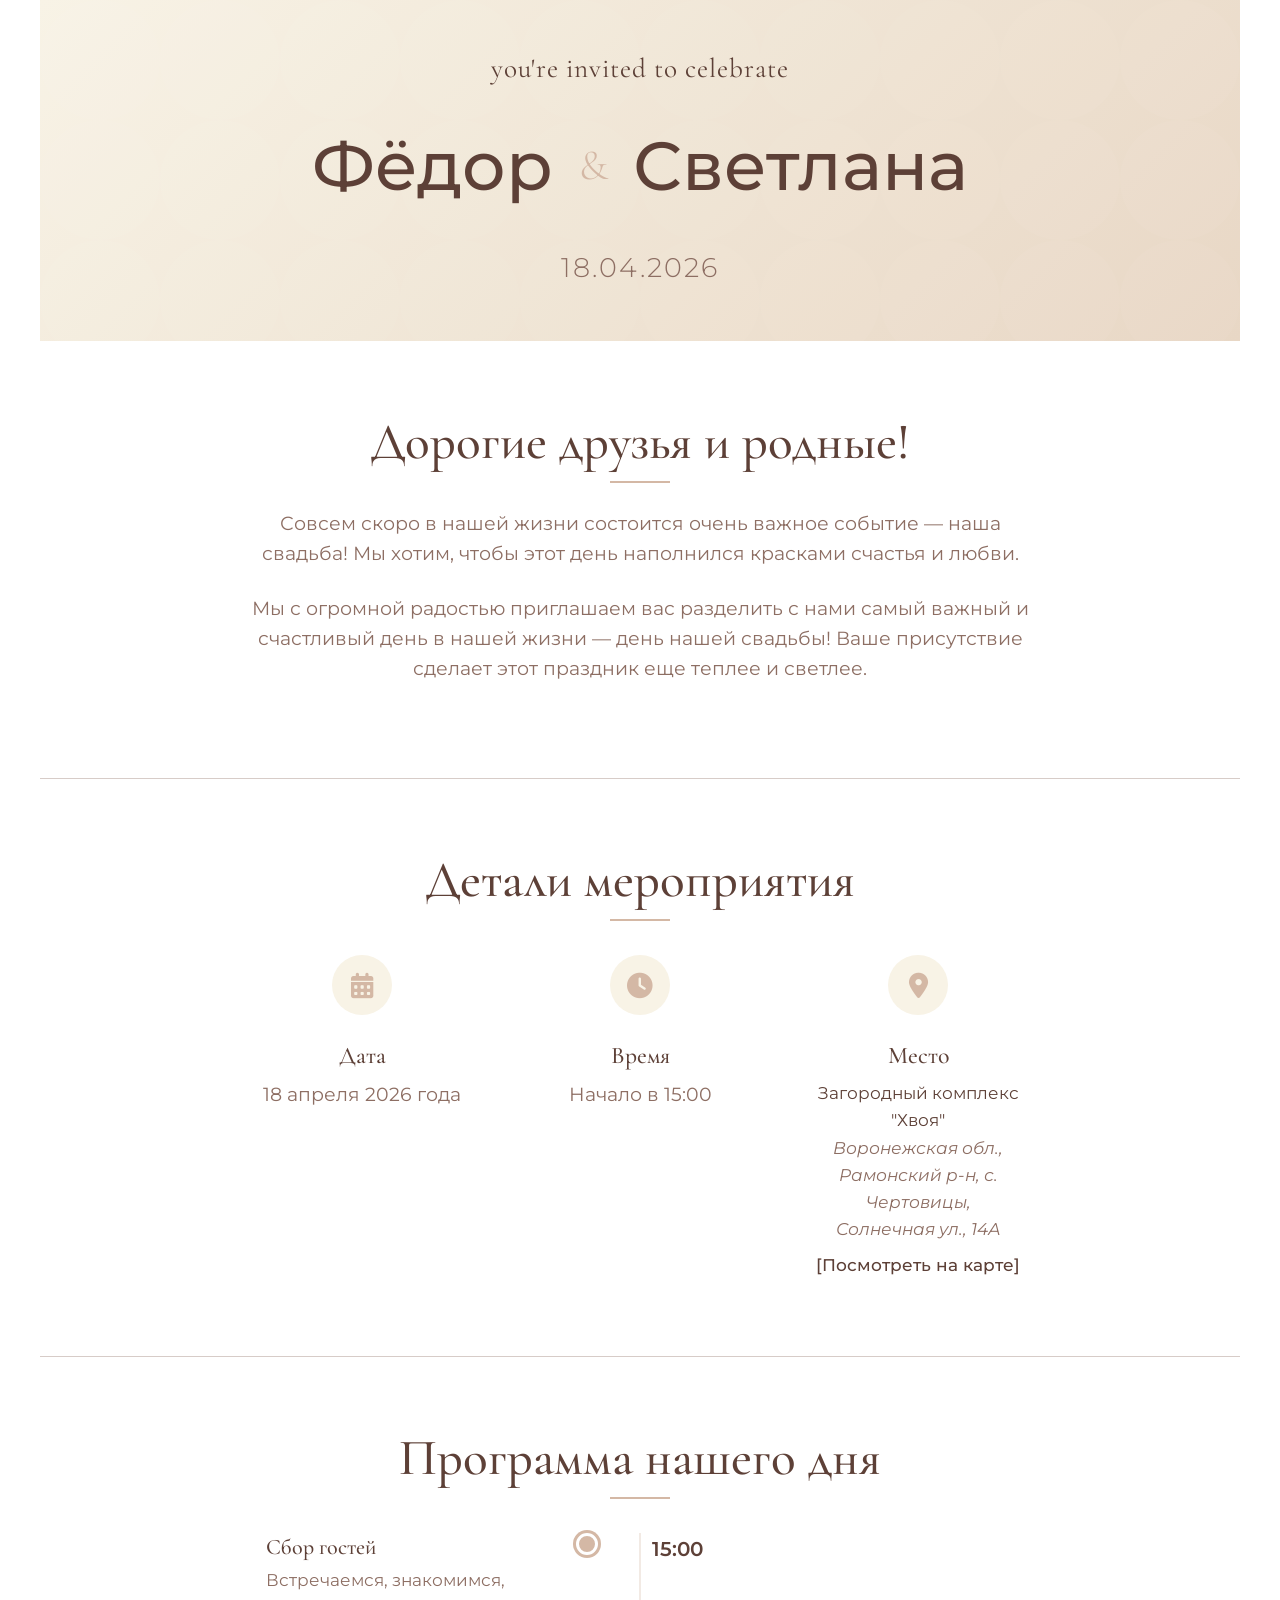
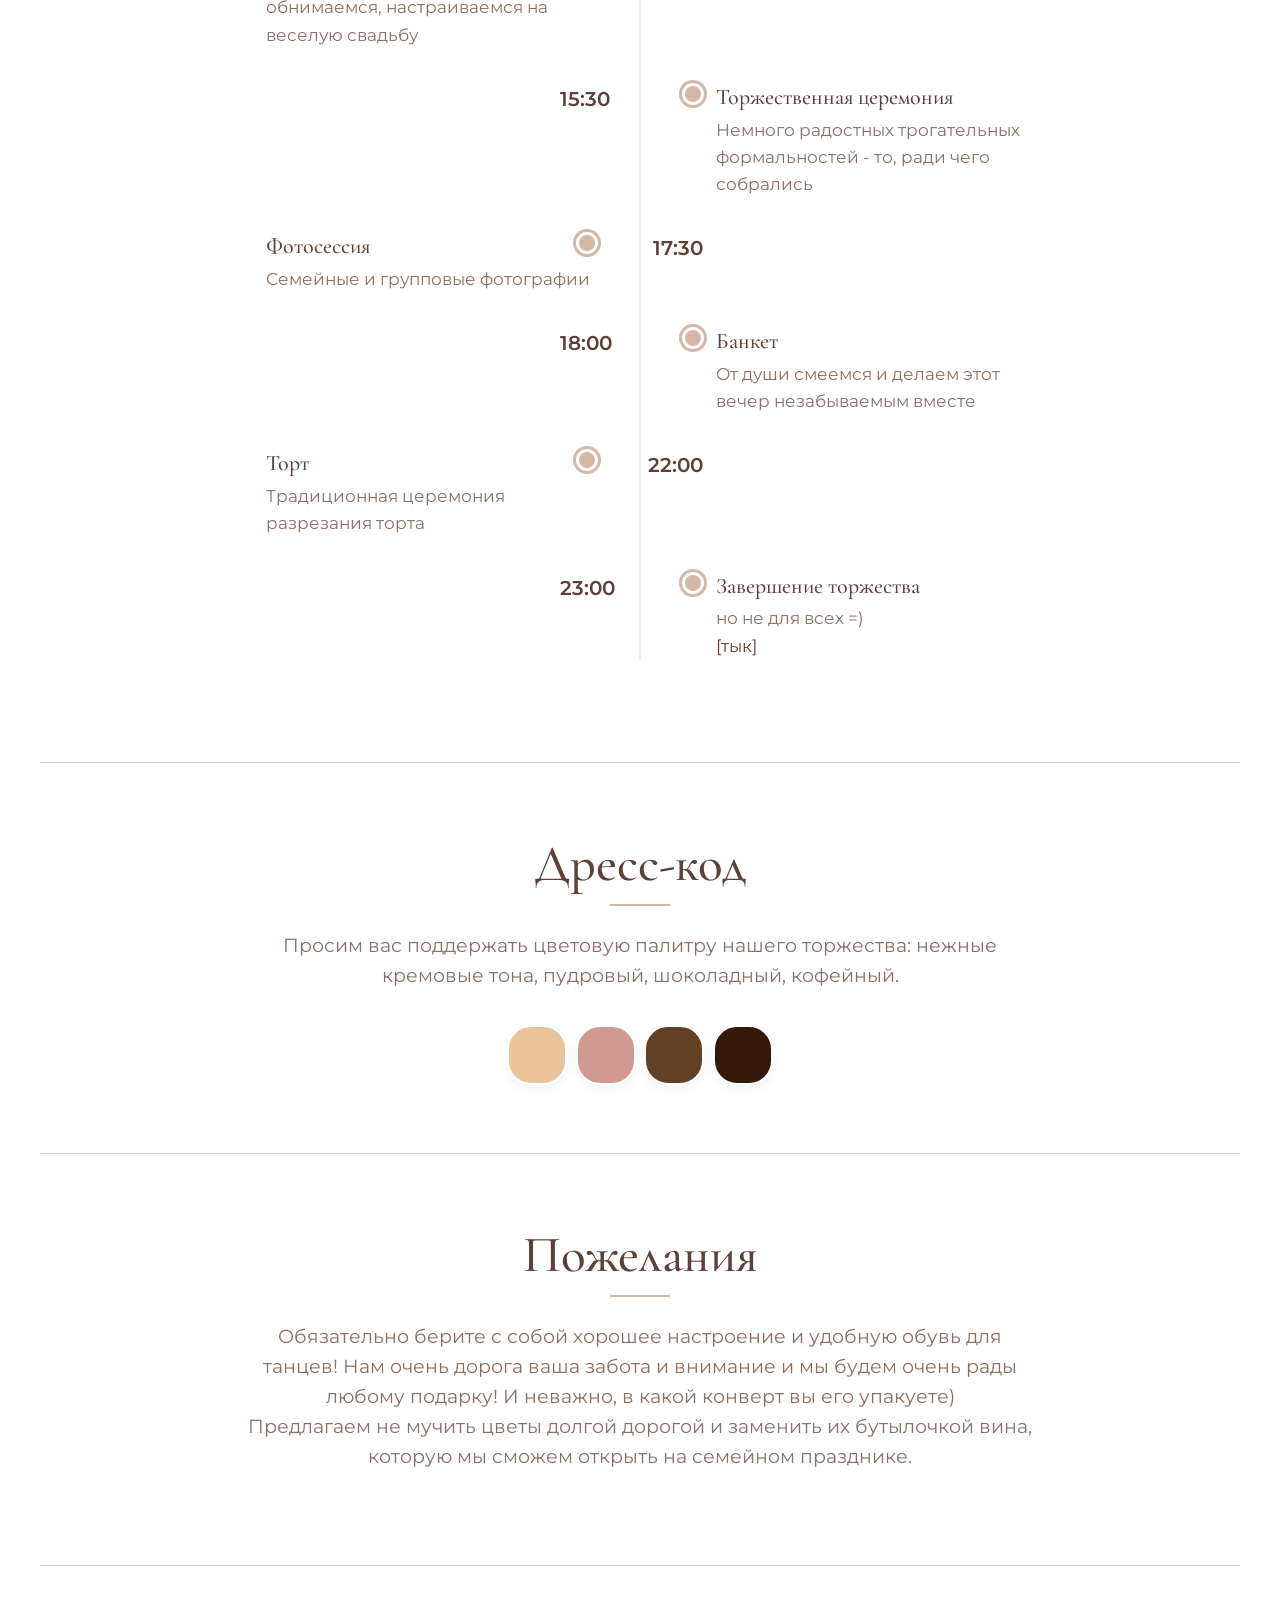
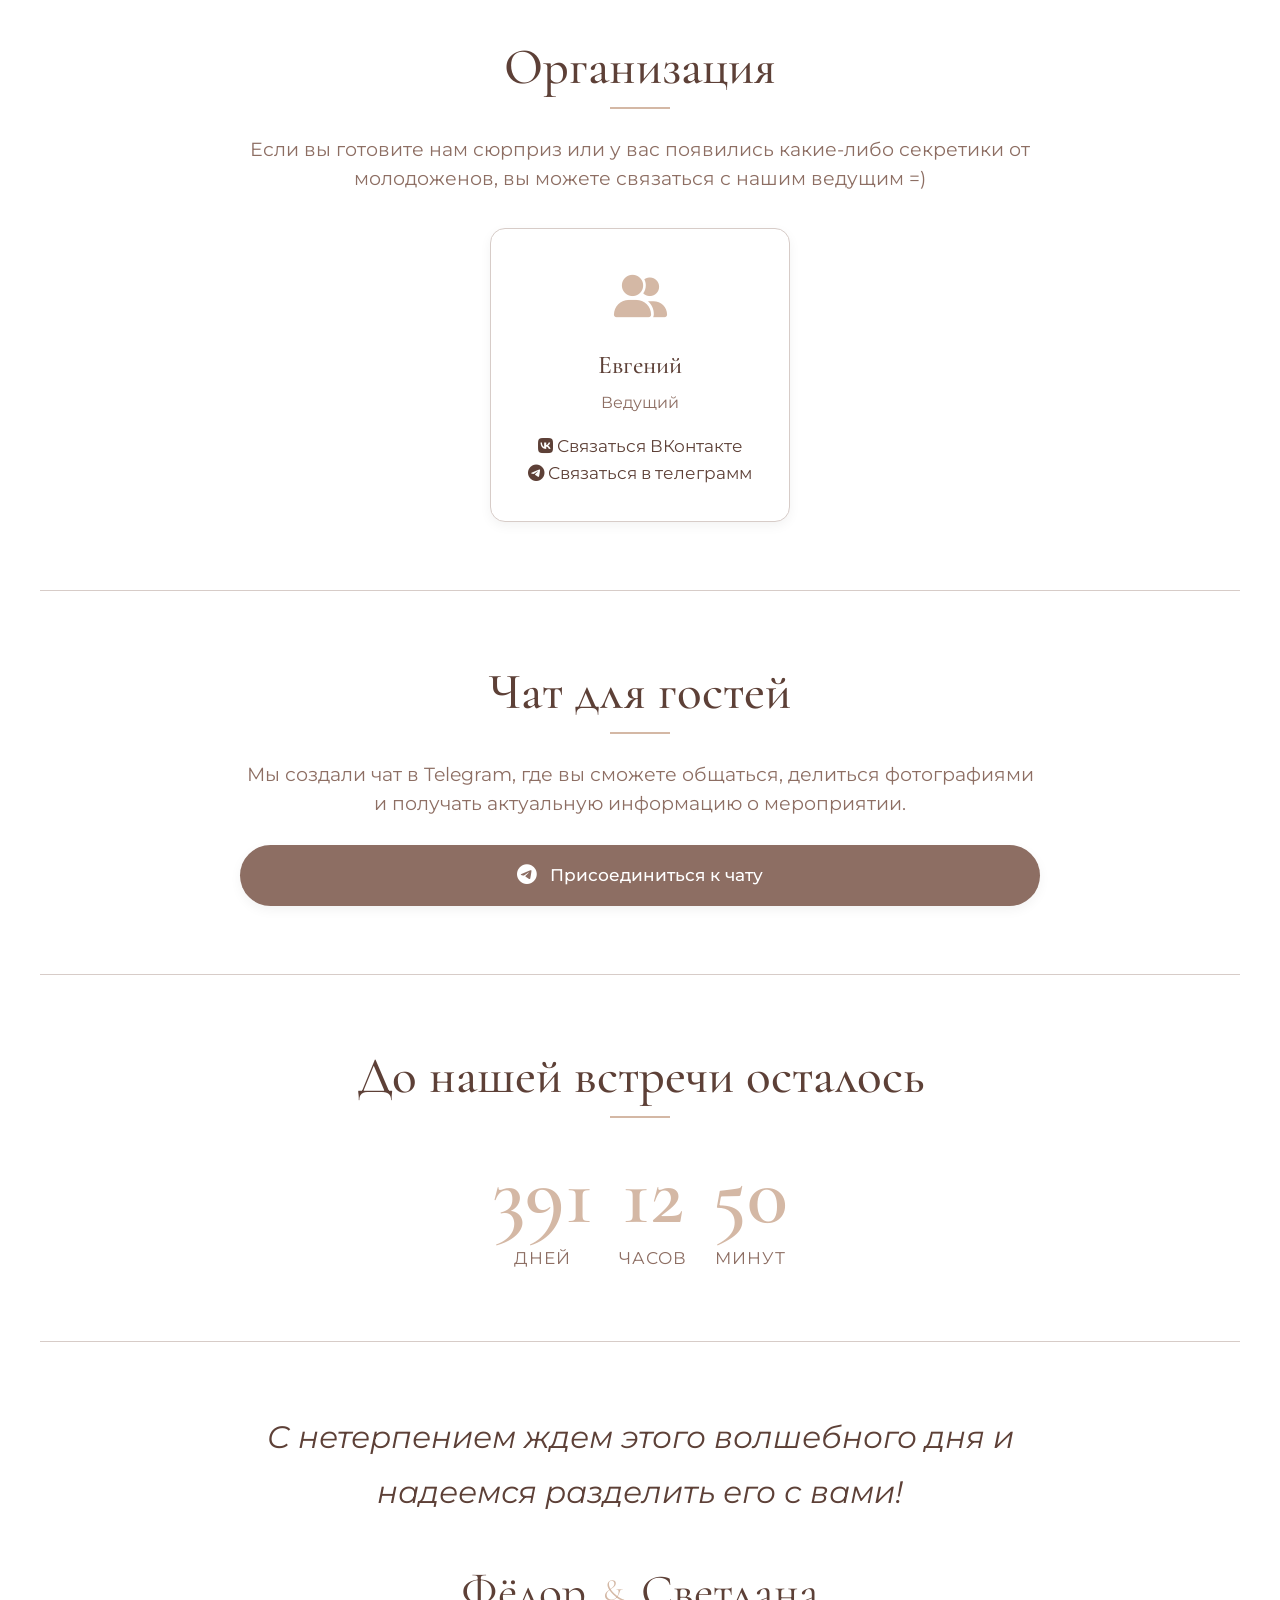
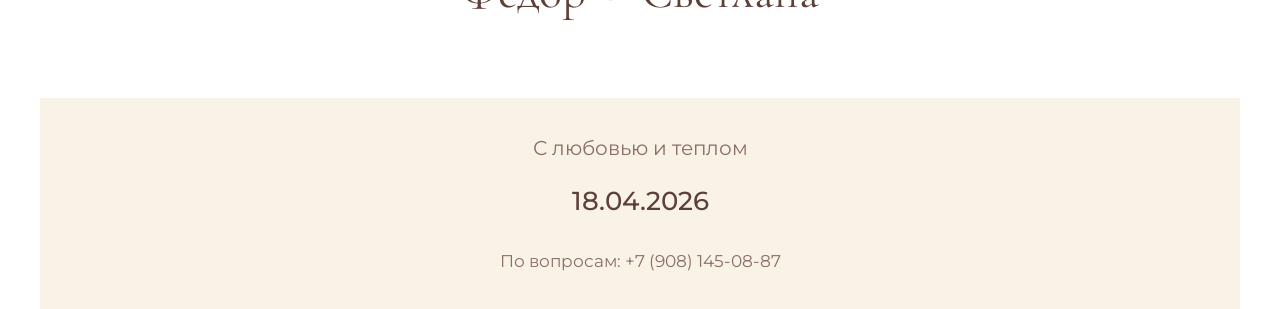
==== commit 14709ab7: "v2.2" ====
--- a/index.html
+++ b/index.html
@@ -15,13 +15,13 @@
         <!-- Шапка с заголовком -->
         <header class="header">
             <div class="header__content">
-                <h1 class="header__title">you're invited to celebrate</h1>
-                <div class="header__names">
+                <h1 class="header__title reveal">you're invited to celebrate</h1>
+                <div class="header__names" reveal>
                     <span class="header__name">Фёдор</span>
                     <span class="header__ampersand">&</span>
                     <span class="header__name">Светлана</span>
                 </div>
-                <div class="header__date">18.04.2026</div>
+                <div class="header__date reveal">18.04.2026</div>
             </div>
         </header>
 
@@ -30,12 +30,12 @@
             <!-- Приветствие -->
             <section class="section section--intro">
                 <div class="section__content">
-                    <h2 class="section__title">Дорогие друзья и родные!</h2>
-                    <p class="section__text">
+                    <h2 class="section__title reveal">Дорогие друзья и родные!</h2>
+                    <p class="section__text reveal">
                         Совсем скоро в нашей жизни состоится очень важное событие — наша свадьба! 
                         Мы хотим, чтобы этот день наполнился красками счастья и любви.
                     </p>
-                    <p class="section__text">
+                    <p class="section__text reveal">
                         Мы с огромной радостью приглашаем вас разделить с нами самый важный и счастливый день в нашей жизни — день нашей свадьбы! Ваше присутствие сделает этот праздник еще теплее и светлее.
                     </p>
                 </div>
@@ -44,8 +44,8 @@
             <!-- Детали мероприятия -->
             <section class="section section--details">
                 <div class="section__content">
-                    <h2 class="section__title">Детали мероприятия</h2>
-                    <div class="details">
+                    <h2 class="section__title reveal">Детали мероприятия</h2>
+                    <div class="details reveal">
                         <div class="details__item">
                             <div class="details__icon">
                                 <i class="fas fa-calendar-alt"></i>
@@ -83,11 +83,11 @@
                 </div>
             </section>
 
-            <!-- Тайминг -->
+            <!-- Программа дня -->
             <section class="section section--timing">
                 <div class="section__content">
-                    <h2 class="section__title">Программа нашего дня</h2>
-                    <div class="timeline">
+                    <h2 class="section__title reveal">Программа нашего дня</h2>
+                    <div class="timeline reveal">
                         <div class="timeline__item">
                             <div class="timeline__time">15:00</div>
                             <div class="timeline__content">
@@ -137,12 +137,12 @@
             <!-- Дресс-код -->
             <section class="section section--dresscode">
                 <div class="section__content">
-                    <h2 class="section__title">Дресс-код</h2>
-                    <p class="section__text">
+                    <h2 class="section__title reveal">Дресс-код</h2>
+                    <p class="section__text reveal">
                         Просим вас поддержать цветовую палитру нашего торжества: 
                         нежные кремовые тона, пудровый, шоколадный, кофейный.
                     </p>
-                    <div class="dresscode-colors">
+                    <div class="dresscode-colors reveal">
                         <div class="color-palette__item" style="background-color: #e9c499;"></div>
                         <div class="color-palette__item" style="background-color: #d19a90;"></div>
                         <div class="color-palette__item" style="background-color: #634024;"></div>
@@ -154,8 +154,8 @@
             <!-- Пожелания по подаркам -->
             <section class="section section--gifts">
                 <div class="section__content">
-                    <h2 class="section__title">Пожелания</h2>
-                    <p class="section__text">
+                    <h2 class="section__title reveal">Пожелания</h2>
+                    <p class="section__text reveal">
                         Обязательно берите с собой хорошее настроение и удобную обувь для танцев!
                         Нам очень дорога ваша забота и внимание и мы будем очень рады любому подарку! И неважно, в какой конверт вы его упакуете)
                         <br>Предлагаем не мучить цветы долгой дорогой и заменить их бутылочкой вина, которую мы сможем открыть на семейном празднике.
@@ -166,9 +166,9 @@
             <!-- Организация -->
              <section class="section section--organization">
                 <div class="section__content">
-                    <h2 class="section__title">Организация</h2>
-                    <p class="section__text">Если вы готовите нам сюрприз или у вас появились какие-либо секретики от молодоженов, вы можете связаться с нашим ведущим =)</p>
-                    <div class="contact-info">
+                    <h2 class="section__title reveal">Организация</h2>
+                    <p class="section__text reveal">Если вы готовите нам сюрприз или у вас появились какие-либо секретики от молодоженов, вы можете связаться с нашим ведущим =)</p>
+                    <div class="contact-info reveal">
                      <div class="contact-person">
                             <div class="contact-person__icon">
                                 <i class="fas fa-user-friends"></i>
@@ -190,14 +190,14 @@
             <!-- Чат -->
             <section class="section section--chat">
                 <div class="section__content">
-                    <h2 class="section__title">Чат для гостей</h2>
-                    <p class="section__text">
+                    <h2 class="section__title reveal">Чат для гостей</h2>
+                    <p class="section__text reveal">
                         Мы создали чат в Telegram, где вы сможете общаться, 
                         делиться фотографиями и получать актуальную информацию о мероприятии.
                     </p>
-                    <a href="https://t.me/+objTtk0LwcI2NjRi" class="chat-link" target="_blank">
+                    <a href="https://t.me/+objTtk0LwcI2NjRi" class="chat-link reveal" target="_blank">
                         <i class="chat-link__icon fab fa-telegram"></i>
-                        <span class="chat-link__text">Присоединиться к чату</span>
+                        <span class="chat-link__text reveal">Присоединиться к чату</span>
                     </a>
                 </div>
             </section>
@@ -205,8 +205,8 @@
             <!-- Обратный отсчет -->
             <section class="section section--countdown">
                 <div class="section__content">
-                    <h2 class="section__title">До нашей встречи осталось</h2>
-                    <div class="countdown">
+                    <h2 class="section__title reveal">До нашей встречи осталось</h2>
+                    <div class="countdown reveal">
                         <div class="countdown__item">
                             <div class="countdown__number" id="days">391</div>
                             <div class="countdown__label">дней</div>
@@ -225,7 +225,7 @@
 
             <!-- Прощальное сообщение -->
             <section class="section section--farewell">
-                <div class="section__content">
+                <div class="section__content reveal">
                     <p class="farewell-text">
                         С нетерпением ждем этого волшебного дня и надеемся разделить его с вами!
                     </p>
@@ -241,36 +241,14 @@
         <!-- Подвал -->
         <footer class="footer">
             <div class="footer__content">
-                <p class="footer__text">С любовью и теплом</p>
-                <p class="footer__date">18.04.2026</p>
+                <p class="footer__text reveal">С любовью и теплом</p>
+                <p class="footer__date reveal">18.04.2026</p>
                 <div class="footer__contacts">
                     <p class="footer__contact">По вопросам: +7 (908) 145-08-87</p>
                 </div>
             </div>
         </footer>
     </div>
-
-    <script>
-        // Cкрипт для обратного отсчета
-        function updateCountdown() {
-            const weddingDate = new Date('2026-04-18T17:00:00');
-            const now = new Date();
-            const diff = weddingDate - now;
-            
-            if (diff > 0) {
-                const days = Math.floor(diff / (1000 * 60 * 60 * 24));
-                const hours = Math.floor((diff % (1000 * 60 * 60 * 24)) / (1000 * 60 * 60));
-                const minutes = Math.floor((diff % (1000 * 60 * 60)) / (1000 * 60));
-                
-                document.getElementById('days').textContent = days;
-                document.getElementById('hours').textContent = hours.toString().padStart(2, '0');
-                document.getElementById('minutes').textContent = minutes.toString().padStart(2, '0');
-            }
-        }
-        
-        // Обновляем сразу и каждую минуту
-        updateCountdown();
-        setInterval(updateCountdown, 60000);
-    </script>
+    <script src="script.js"></script>
 </body>
 </html>
--- a/style.css
+++ b/style.css
@@ -902,10 +902,9 @@
 /* Контактная информация */
 .contact-info {
     display: flex;
-    flex-direction: column;
+    justify-content: center;
     gap: 2rem;
     margin-top: 2rem;
-    justify-content: center;
 }
 
 @media (min-width: 768px) {
@@ -1006,4 +1005,16 @@
 
 .footer__info-item i {
     color: var(--accent-color);
+}
+
+/* Плавное появление */
+.reveal {
+    opacity: 0;
+    transform: translateY(30px);
+    transition: 1s ease;
+}
+
+.reveal.active {
+    opacity: 1;
+    transform: translateY(0);
 }
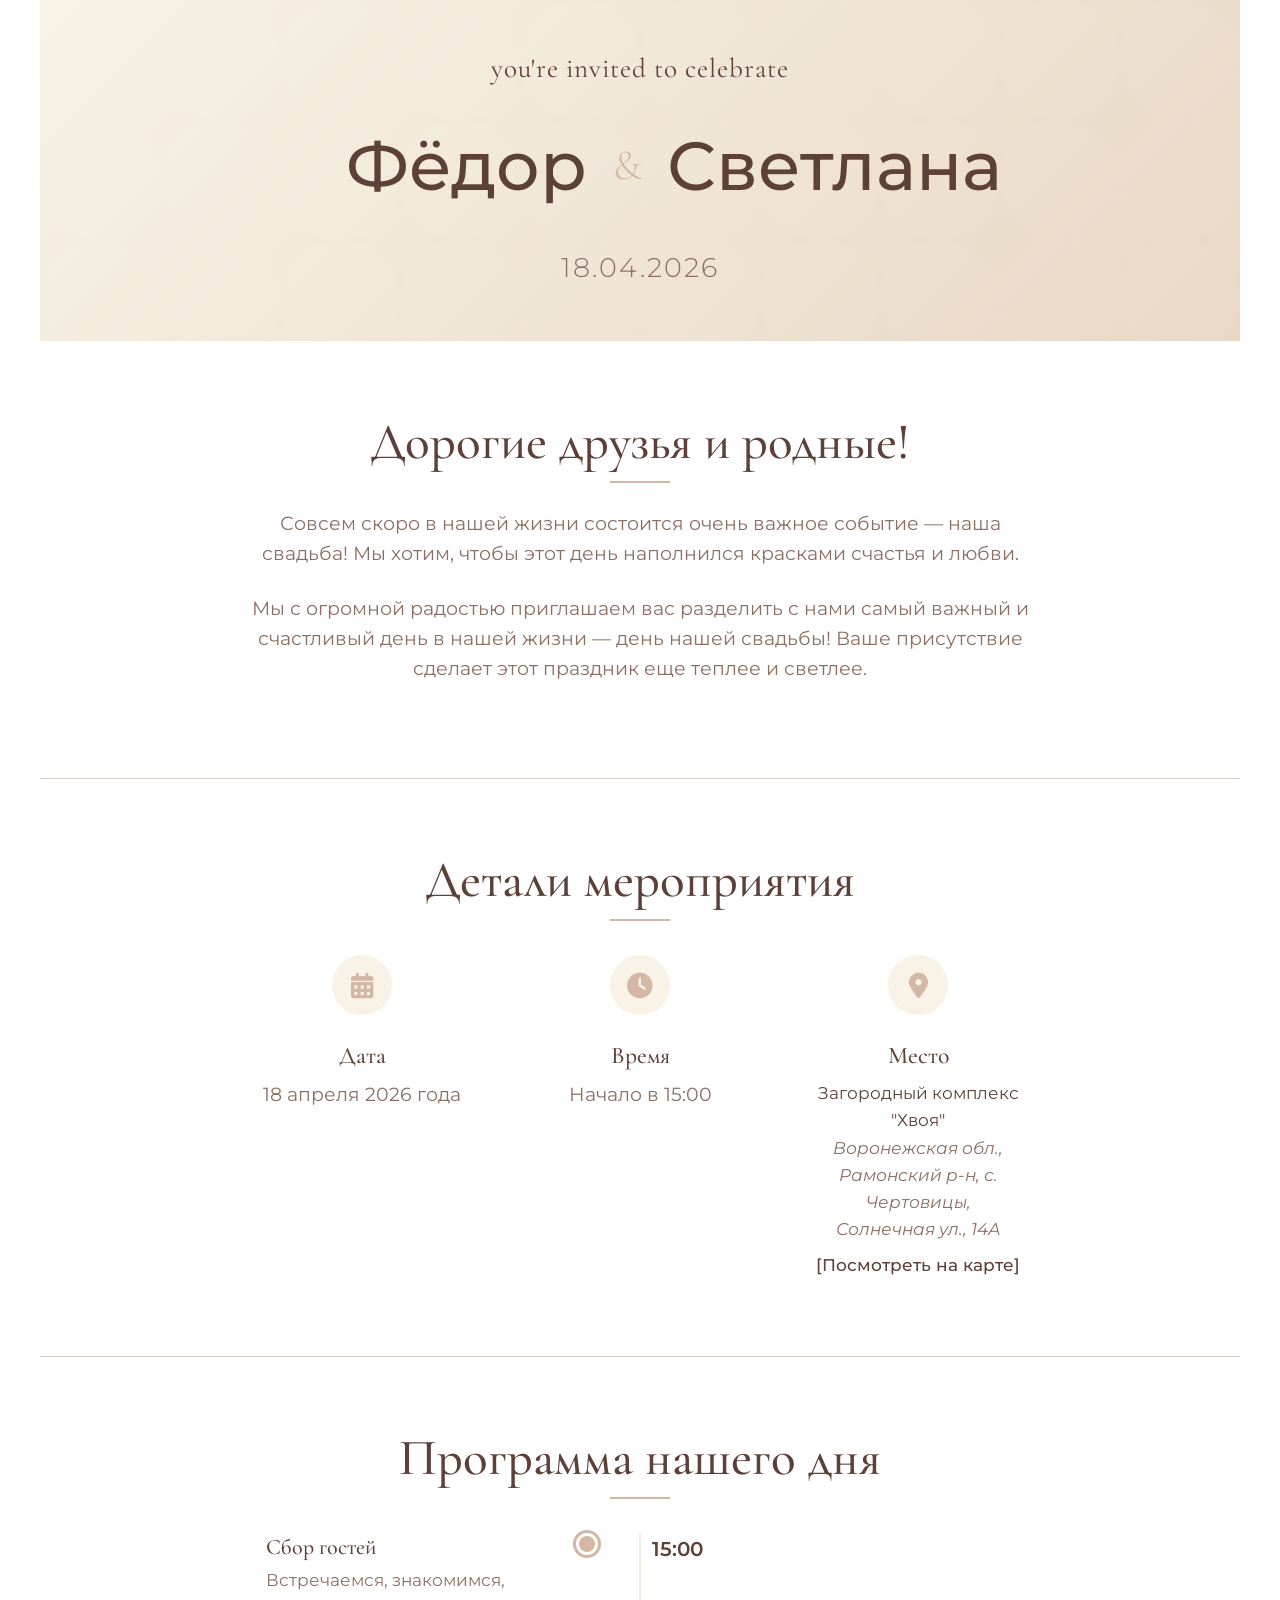
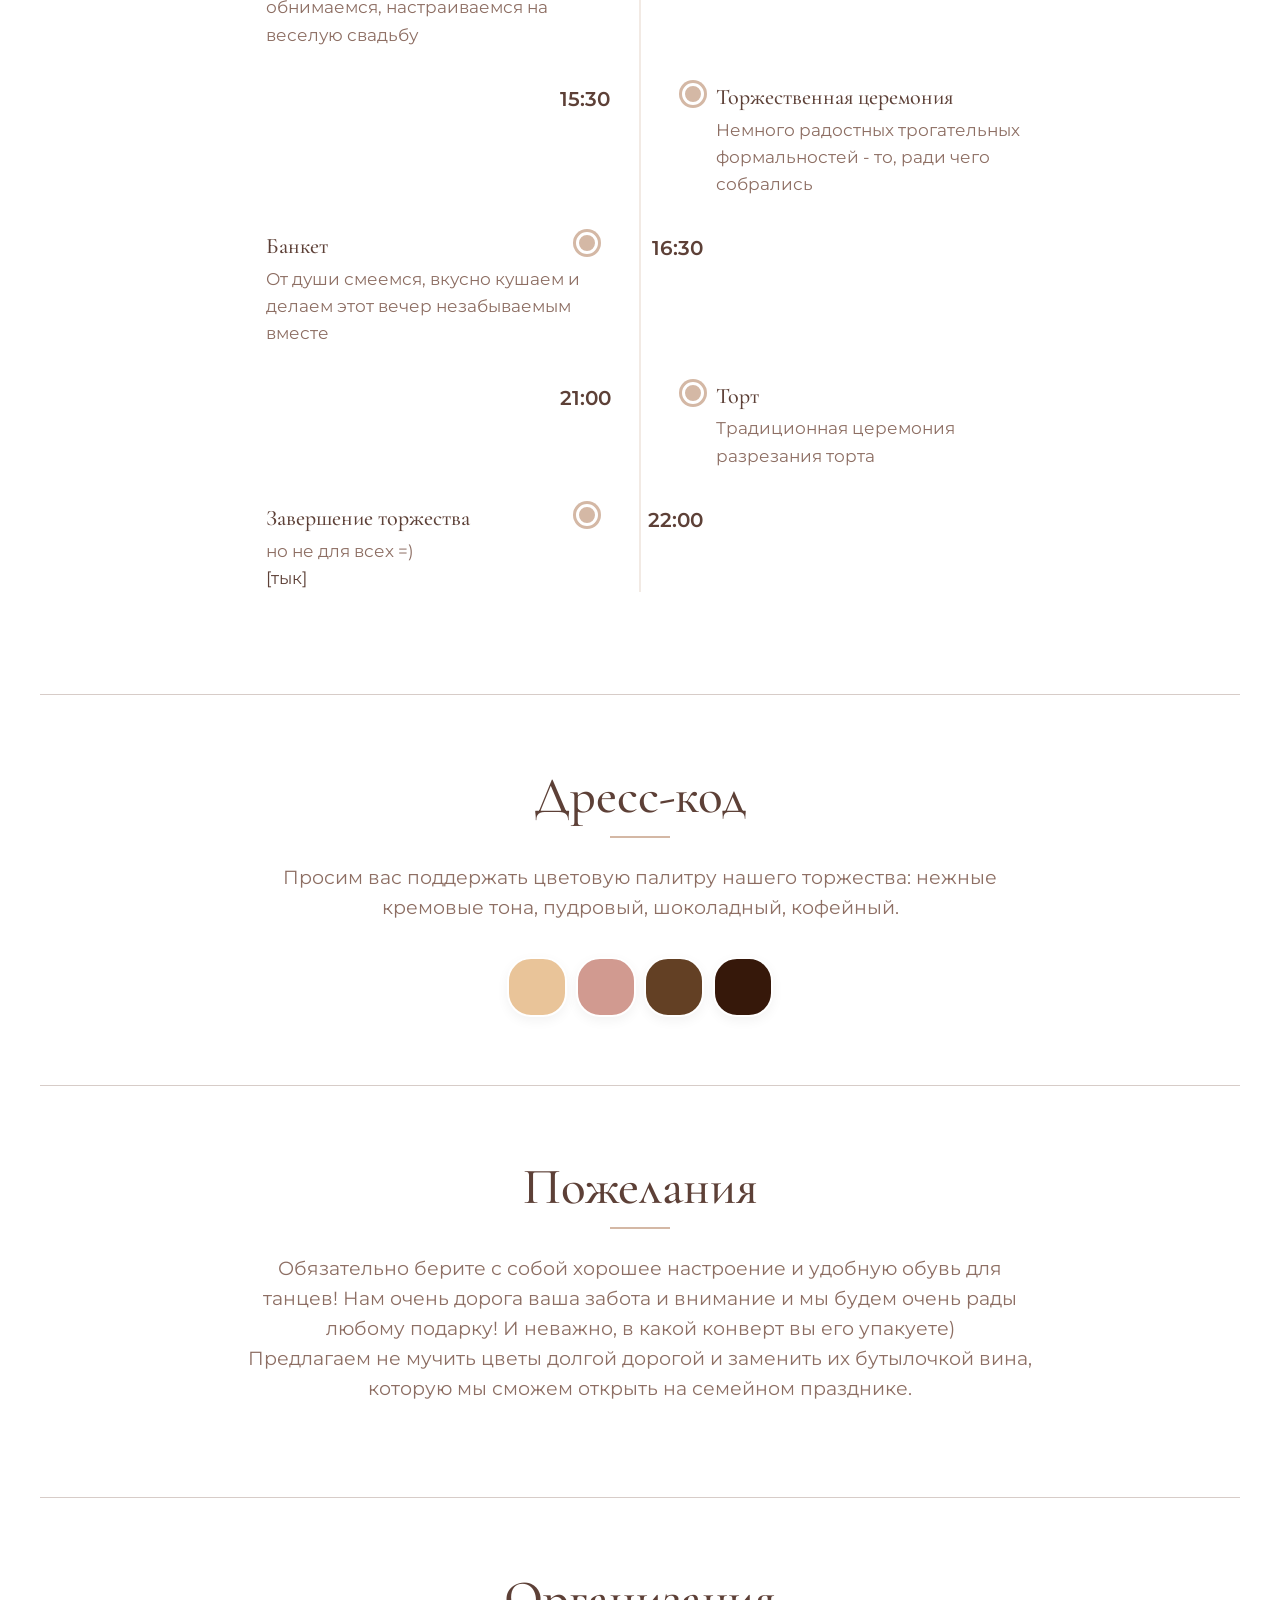
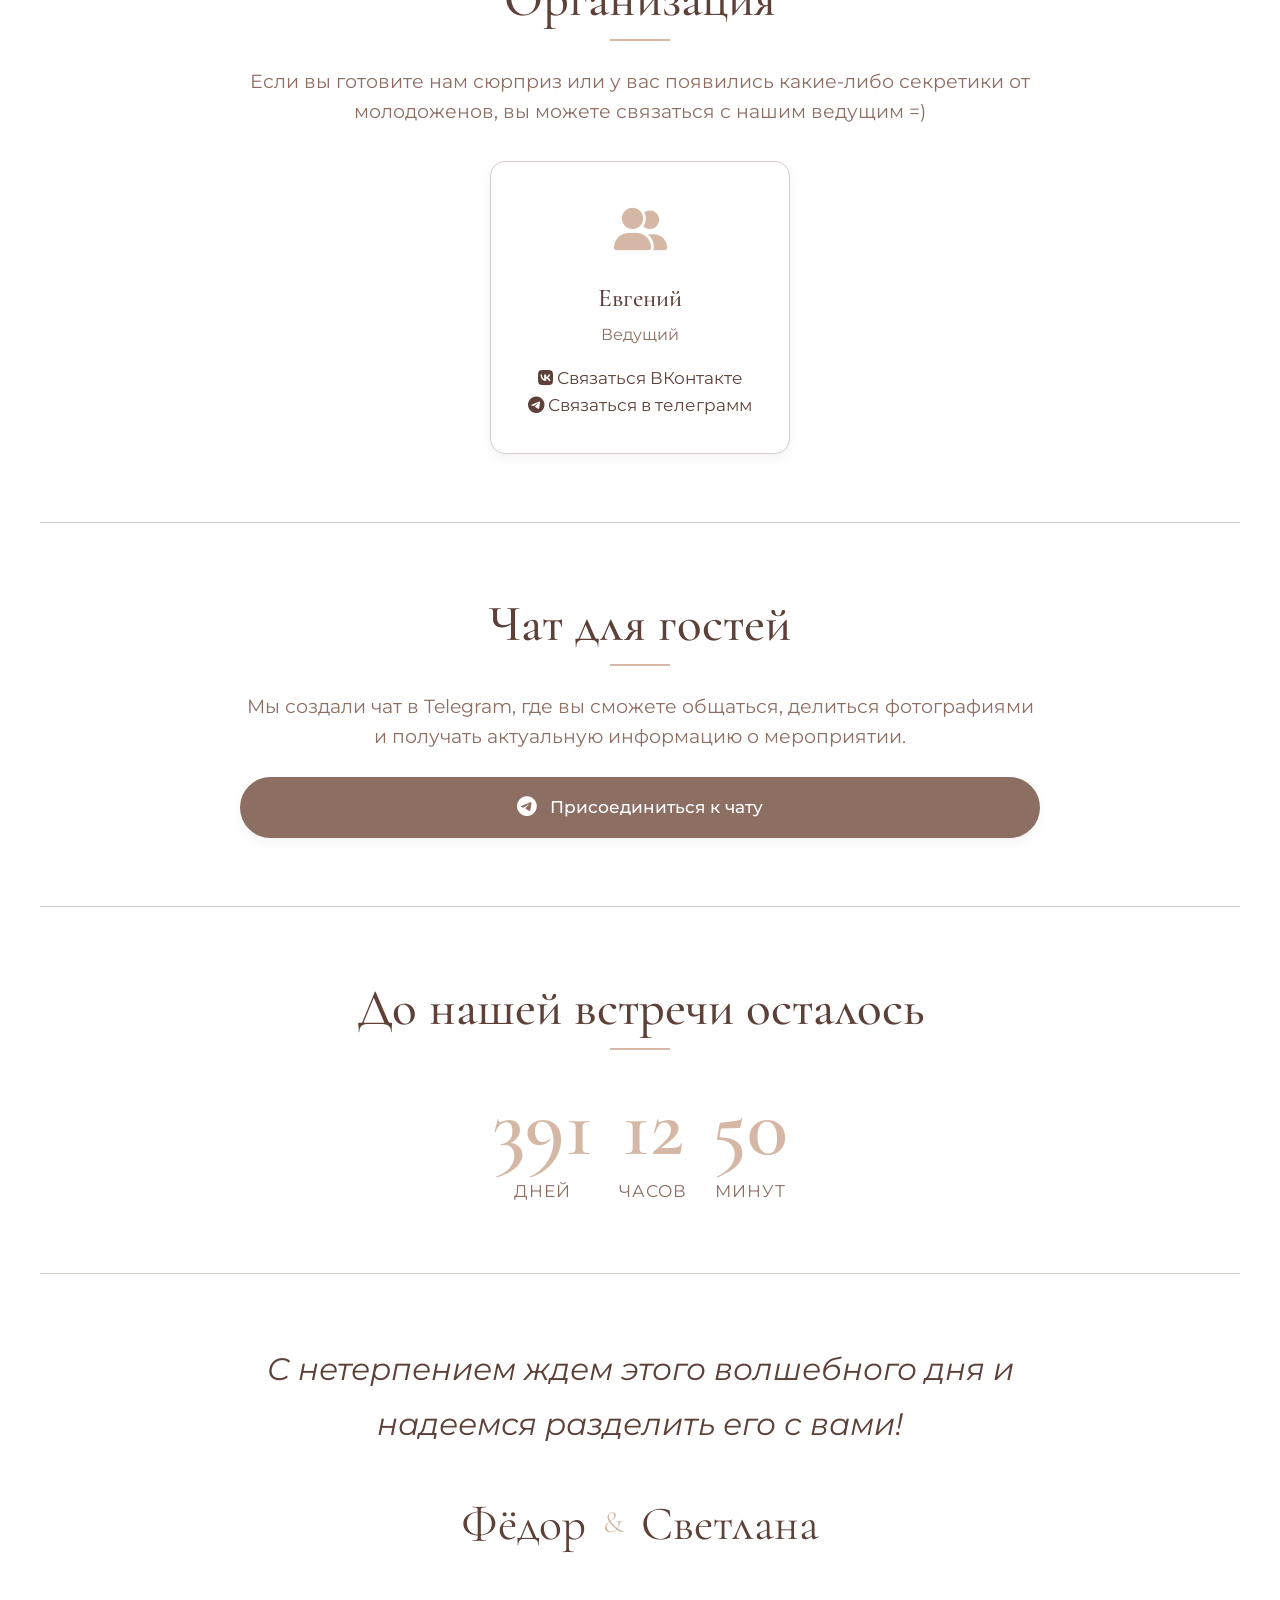
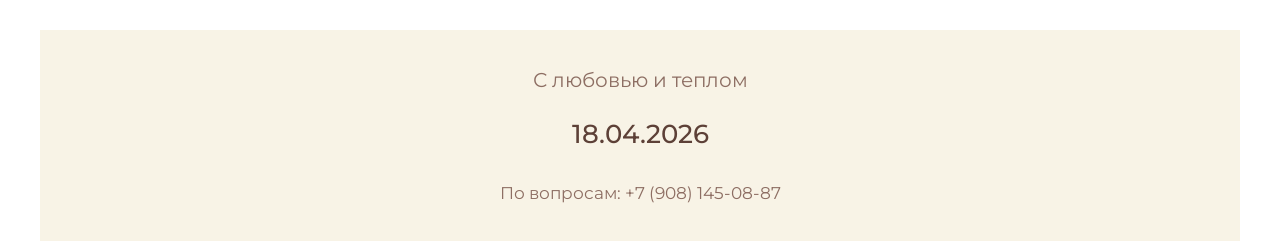
==== commit 4c9f25ed: "v2.3" ====
--- a/index.html
+++ b/index.html
@@ -17,7 +17,7 @@
             <div class="header__content">
                 <h1 class="header__title reveal">you're invited to celebrate</h1>
                 <div class="header__names" reveal>
-                    <span class="header__name">Фёдор</span>
+                    <span class="header__name groom">Фёдор</span>
                     <span class="header__ampersand">&</span>
                     <span class="header__name">Светлана</span>
                 </div>
@@ -103,28 +103,21 @@
                             </div>
                         </div>
                         <div class="timeline__item">
-                            <div class="timeline__time">17:30</div>
-                            <div class="timeline__content">
-                                <h3 class="timeline__title">Фотосессия</h3>
-                                <p class="timeline__text">Семейные и групповые фотографии</p>
-                            </div>
-                        </div>
-                        <div class="timeline__item">
-                            <div class="timeline__time">18:00</div>
+                            <div class="timeline__time">16:30</div>
                             <div class="timeline__content">
                                 <h3 class="timeline__title">Банкет</h3>
-                                <p class="timeline__text">От души смеемся и делаем этот вечер незабываемым вместе</p>
-                            </div>
-                        </div>
-                        <div class="timeline__item">
-                            <div class="timeline__time">22:00</div>
+                                <p class="timeline__text">От души смеемся, вкусно кушаем и делаем этот вечер незабываемым вместе</p>
+                            </div>
+                        </div>
+                        <div class="timeline__item">
+                            <div class="timeline__time">21:00</div>
                             <div class="timeline__content">
                                 <h3 class="timeline__title">Торт</h3>
                                 <p class="timeline__text">Традиционная церемония разрезания торта</p>
                             </div>
                         </div>
                         <div class="timeline__item">
-                            <div class="timeline__time">23:00</div>
+                            <div class="timeline__time">22:00</div>
                             <div class="timeline__content">
                                 <h3 class="timeline__title">Завершение торжества</h3>
                                 <p class="timeline__text">но не для всех =) <a href="afterparty.html" class="form-link"> <br>[тык]</a></p>
@@ -242,7 +235,7 @@
         <footer class="footer">
             <div class="footer__content">
                 <p class="footer__text reveal">С любовью и теплом</p>
-                <p class="footer__date reveal">18.04.2026</p>
+                <p class="footer__date">18.04.2026</p>
                 <div class="footer__contacts">
                     <p class="footer__contact">По вопросам: +7 (908) 145-08-87</p>
                 </div>
--- a/style.css
+++ b/style.css
@@ -92,6 +92,10 @@
     font-size: 2.5rem;
     font-weight: 500;
     color: var(--text-color);
+}
+
+.groom {
+    padding-left: 4rem;
 }
 
 .header__ampersand {
@@ -693,7 +697,7 @@
     position: relative;
 }
 
-.timeline-simple__content::before {
+/* .timeline-simple__content::before {
     content: '';
     position: absolute;
     left: -8px;
@@ -704,7 +708,7 @@
     background-color: var(--accent-color);
     border: 3px solid white;
     box-shadow: 0 0 0 2px var(--accent-color);
-}
+} */
 
 .timeline-simple__title {
     font-size: 1.3rem;
@@ -750,9 +754,9 @@
         padding-left: 45px;
     }
     
-    .timeline-simple__content::before {
+    /* .timeline-simple__content::before {
         left: 22px;
-    }
+    } */
 }
 
 @media (min-width: 601px) and (max-width: 768px) {
@@ -998,6 +1002,7 @@
 
 .footer__info-item {
     display: flex;
+    justify-content: center;
     align-items: center;
     gap: 0.8rem;
     color: var(--text-light);
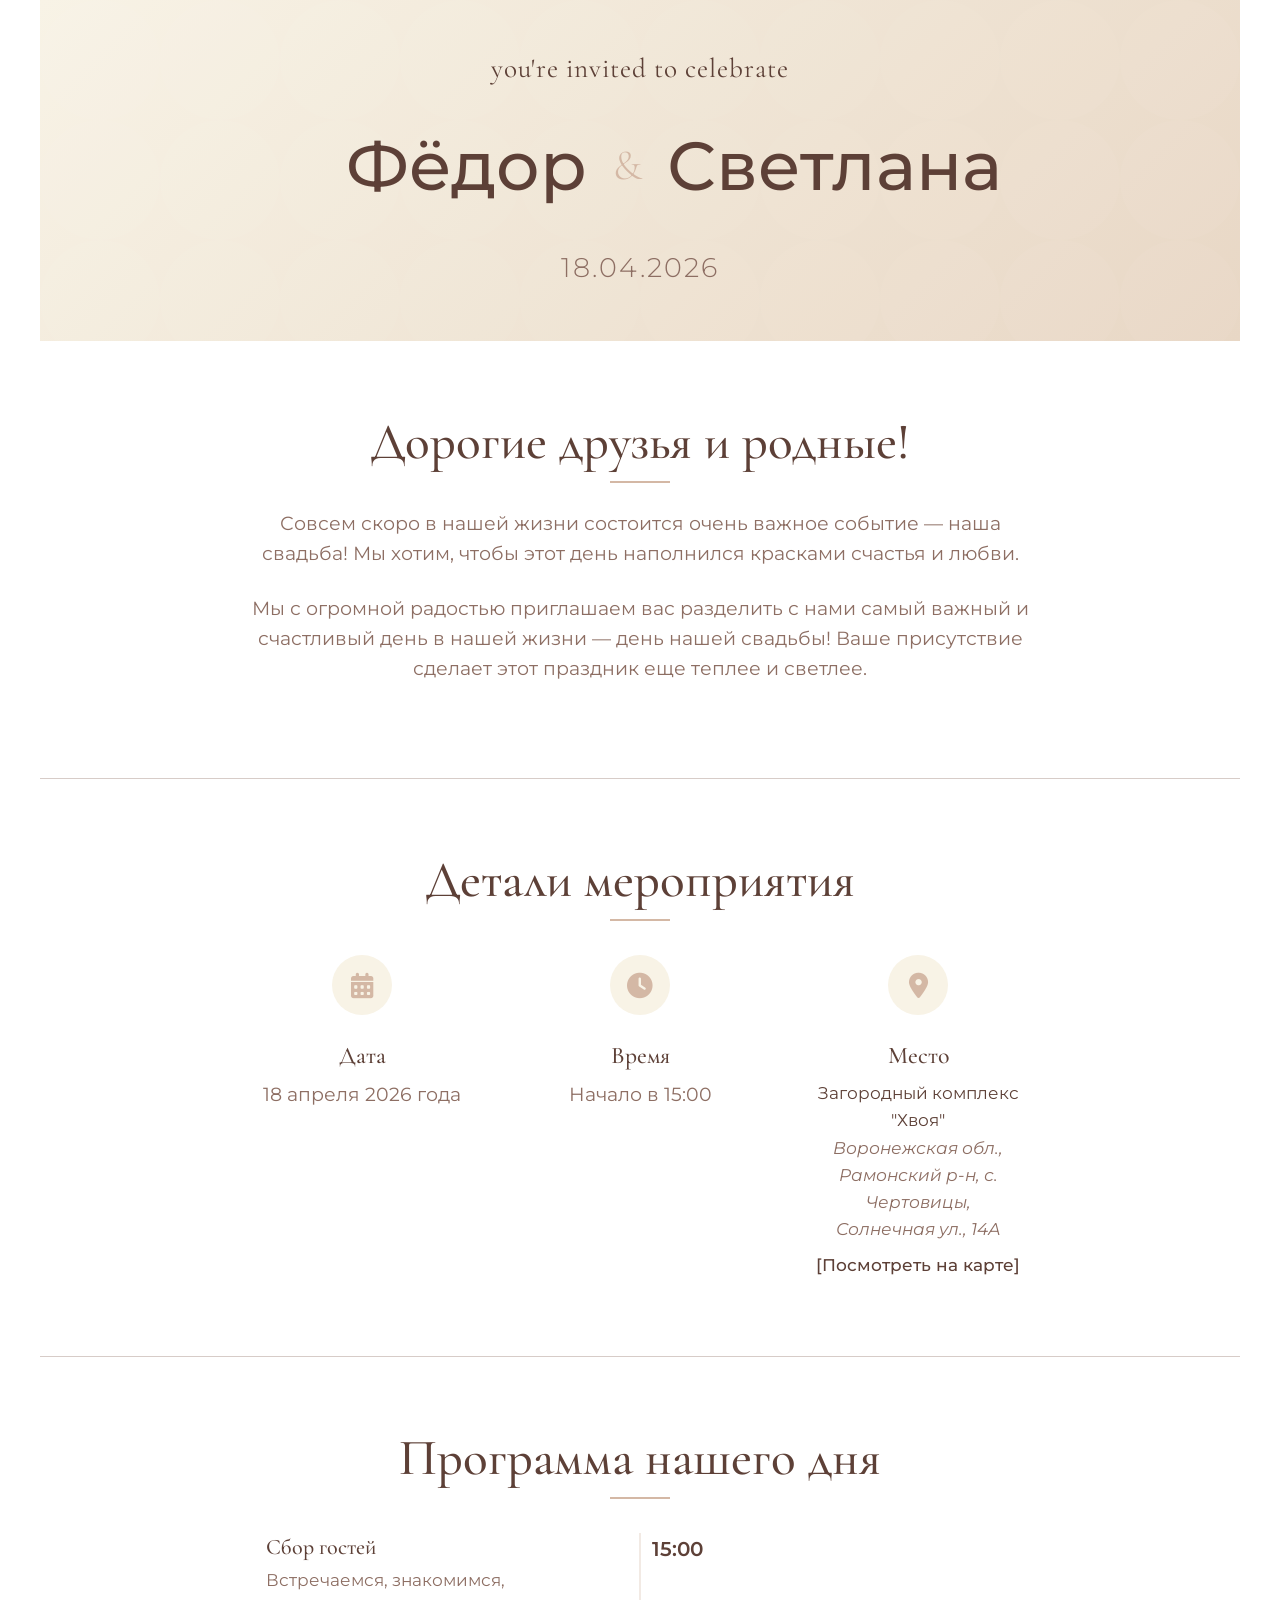
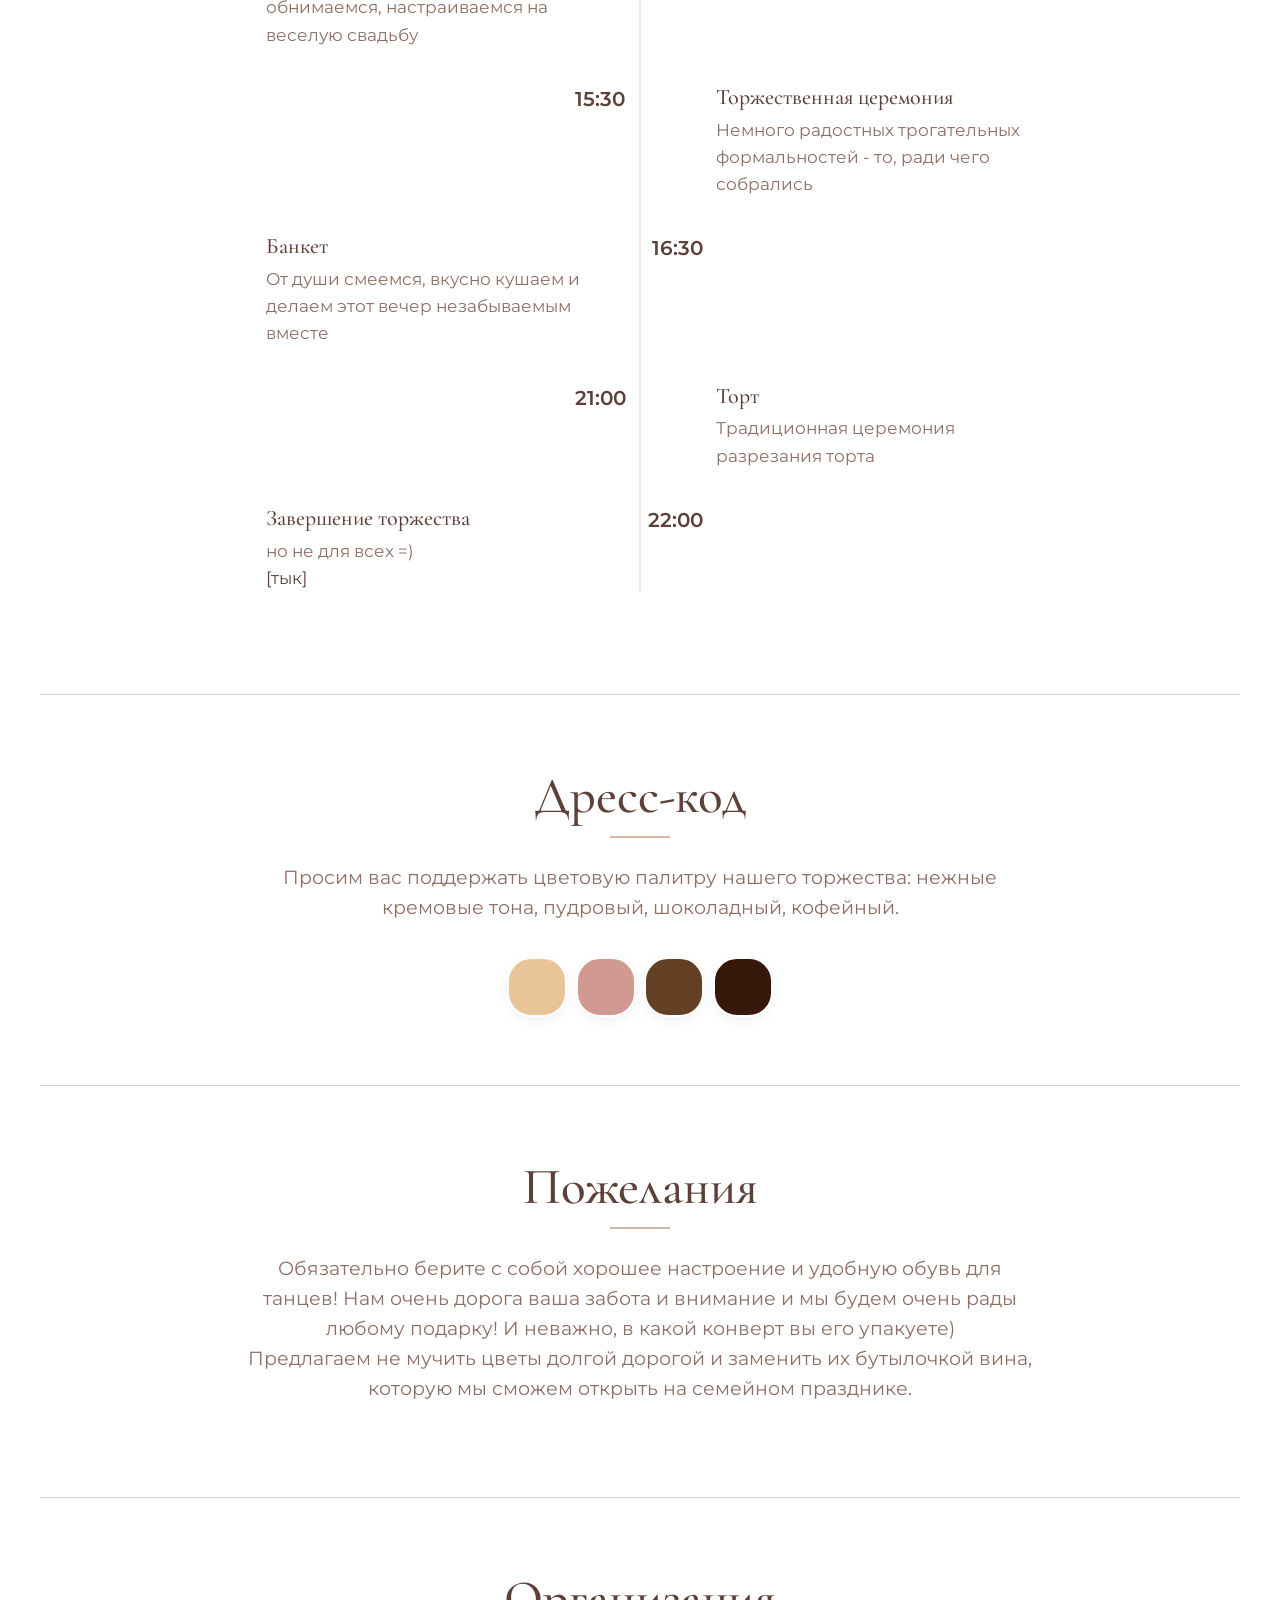
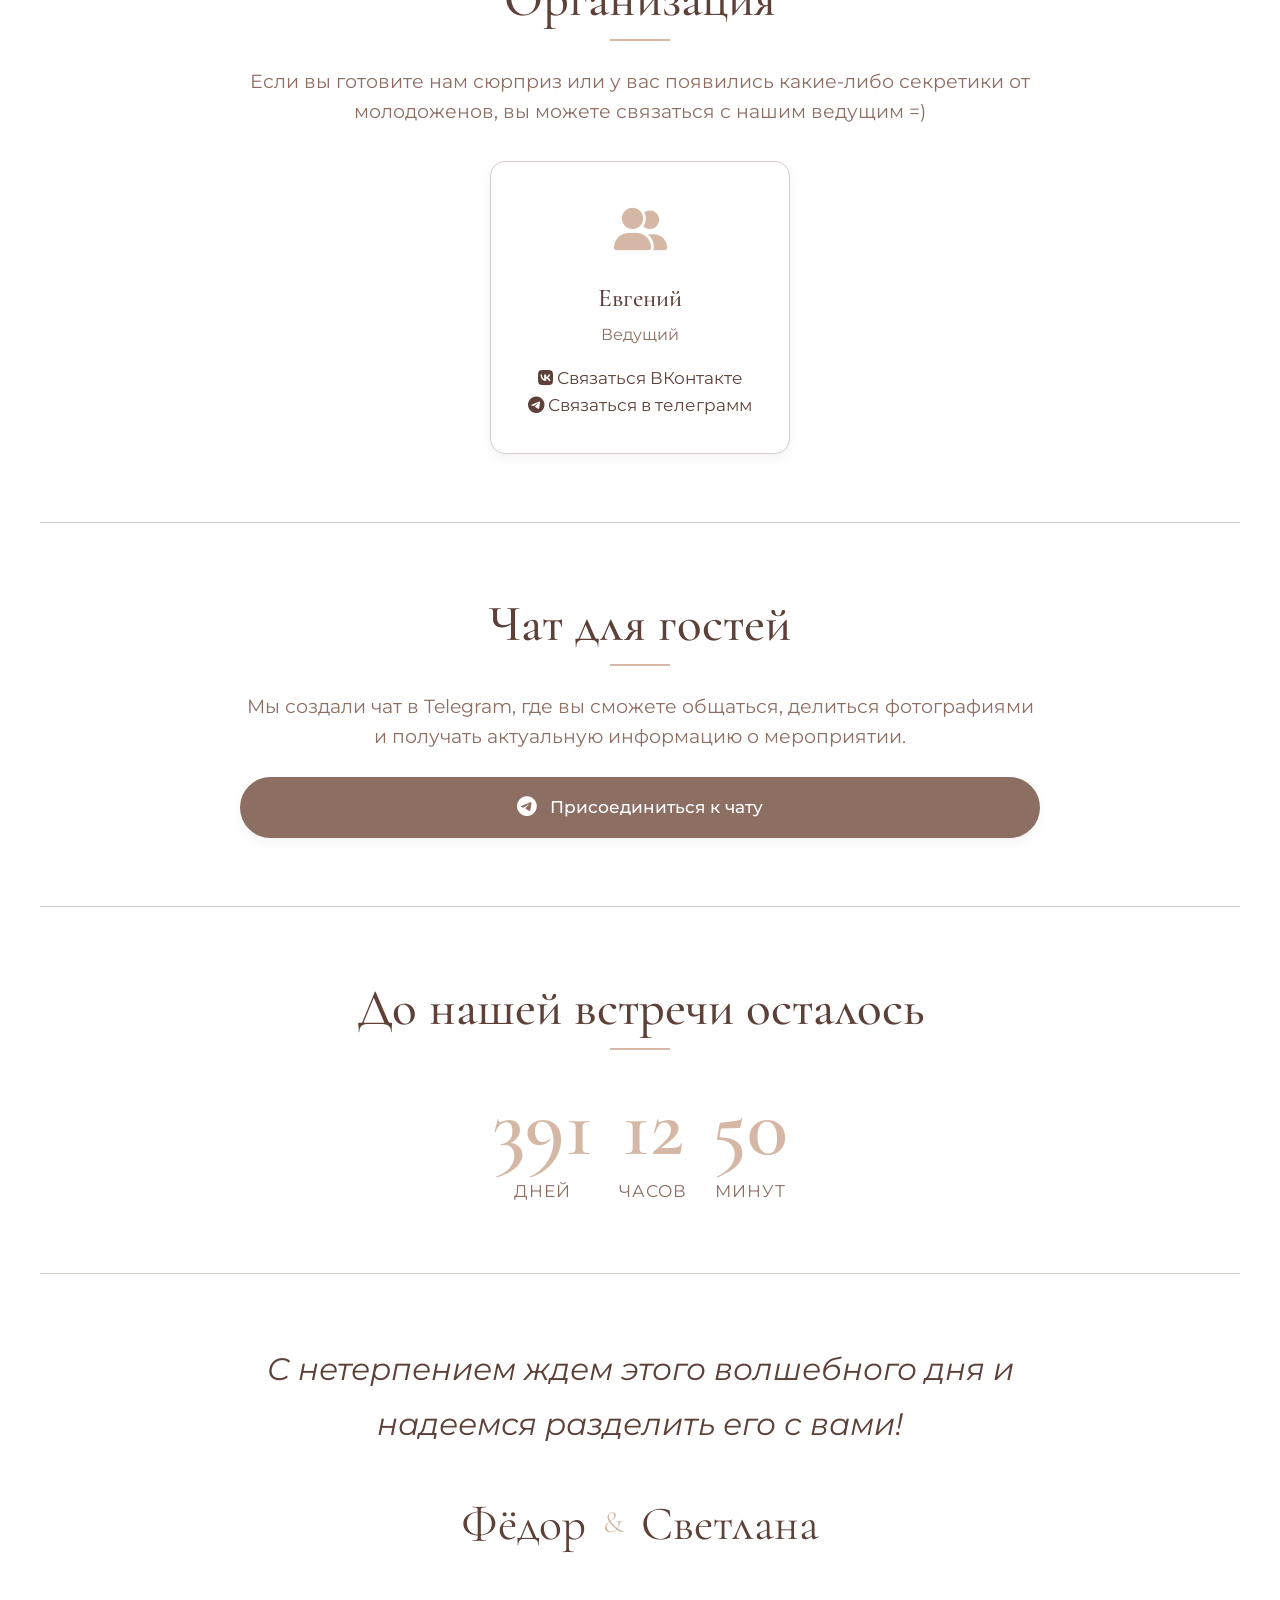
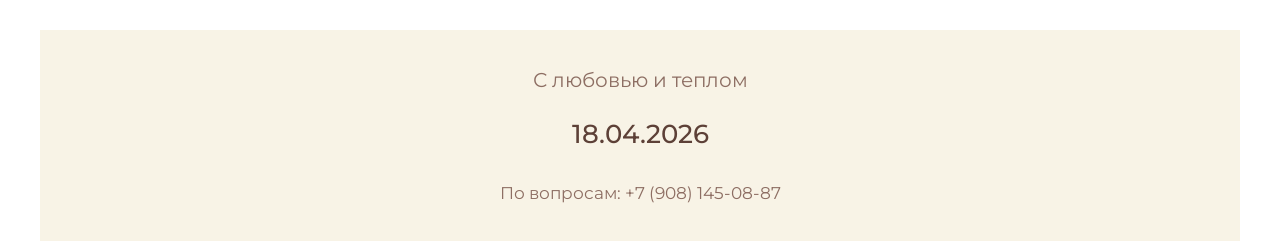
==== commit c6db9486: "v3.1" ====
--- a/index.html
+++ b/index.html
@@ -120,7 +120,7 @@
                             <div class="timeline__time">22:00</div>
                             <div class="timeline__content">
                                 <h3 class="timeline__title">Завершение торжества</h3>
-                                <p class="timeline__text">но не для всех =) <a href="afterparty.html" class="form-link"> <br>[тык]</a></p>
+                                <p class="timeline__text">но не для всех =)<a href="afterparty.html" class="form-link"><br>[тык]</a></p>
                             </div>
                         </div>
                     </div>
--- a/style.css
+++ b/style.css
@@ -86,6 +86,7 @@
     flex-wrap: wrap;
     margin-bottom: 1.5rem;
     gap: 1rem;
+    text-align: center;
 }
 
 .header__name {
@@ -242,7 +243,7 @@
 .timeline::before {
     content: '';
     position: absolute;
-    left: 30px;
+    left: 80px;
     top: 0;
     bottom: 0;
     width: 2px;
@@ -272,7 +273,7 @@
     position: relative;
 }
 
-.timeline__content::before {
+/* .timeline__content::before {
     content: '';
     position: absolute;
     left: -8px;
@@ -283,7 +284,7 @@
     background-color: var(--accent-color);
     border: 3px solid white;
     box-shadow: 0 0 0 3px var(--accent-color);
-}
+} */
 
 .timeline__title {
     font-size: 1.3rem;
@@ -517,14 +518,14 @@
     }
     
     .timeline__item:nth-child(even) .timeline__time {
-        left: -80px;
+        left: -65px;
         text-align: right;
     }
     
-    .timeline__content::before {
+    /* .timeline__content::before {
         left: auto;
         top: 0;
-    }
+    } */
     
     .timeline__item:nth-child(odd) .timeline__content::before {
         right: -8px;
@@ -730,6 +731,27 @@
 }
 
 /* Адаптивность */
+@media (max-width: 503px) {
+    .header__names {
+        flex-direction: column;
+        gap: 0rem;
+    }
+    .header__ampersand {
+        order: 1;
+        margin: 0;
+    }
+    .header__name:first-child {
+        order: 0;
+    }
+    
+    .header__name:last-child {
+        order: 2;
+    }
+    .groom {
+        padding-left: 0;
+    }
+}
+
 @media (max-width: 600px) {
     .timeline-simple__item {
         flex-direction: column;
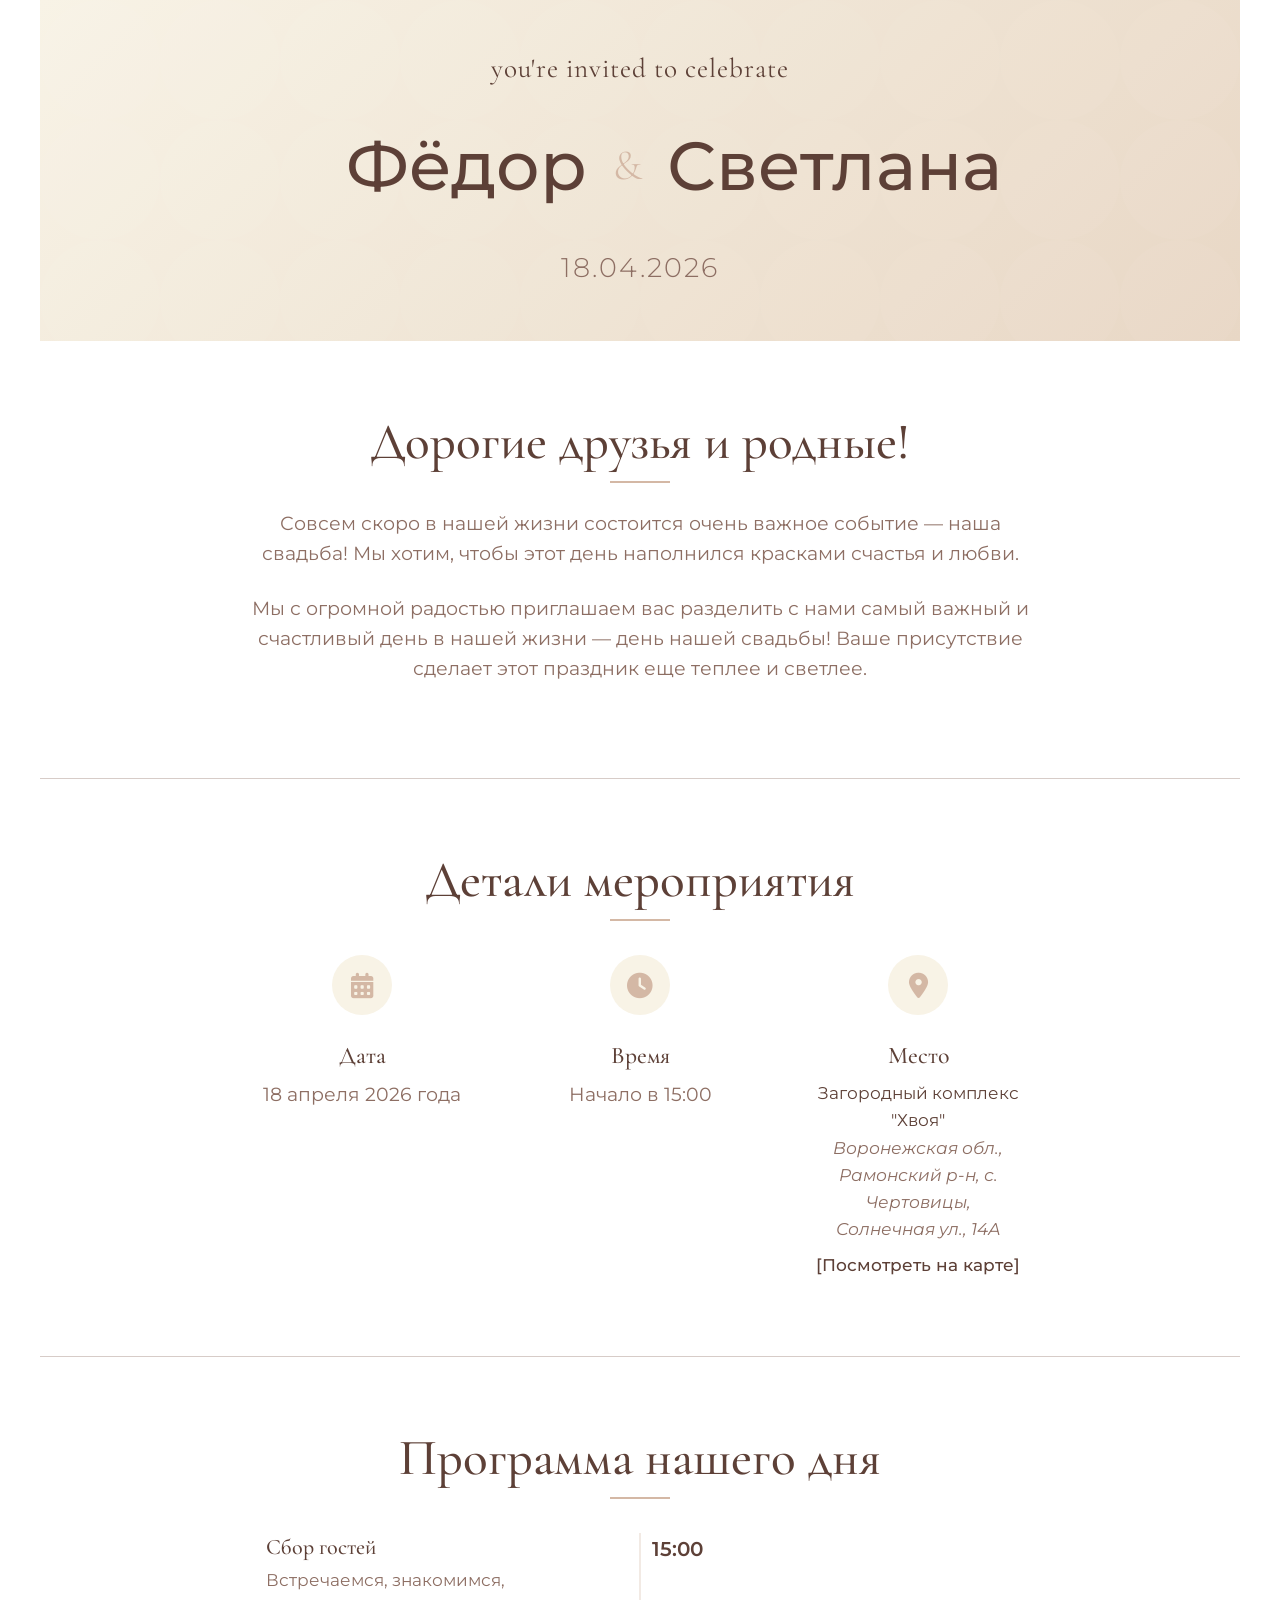
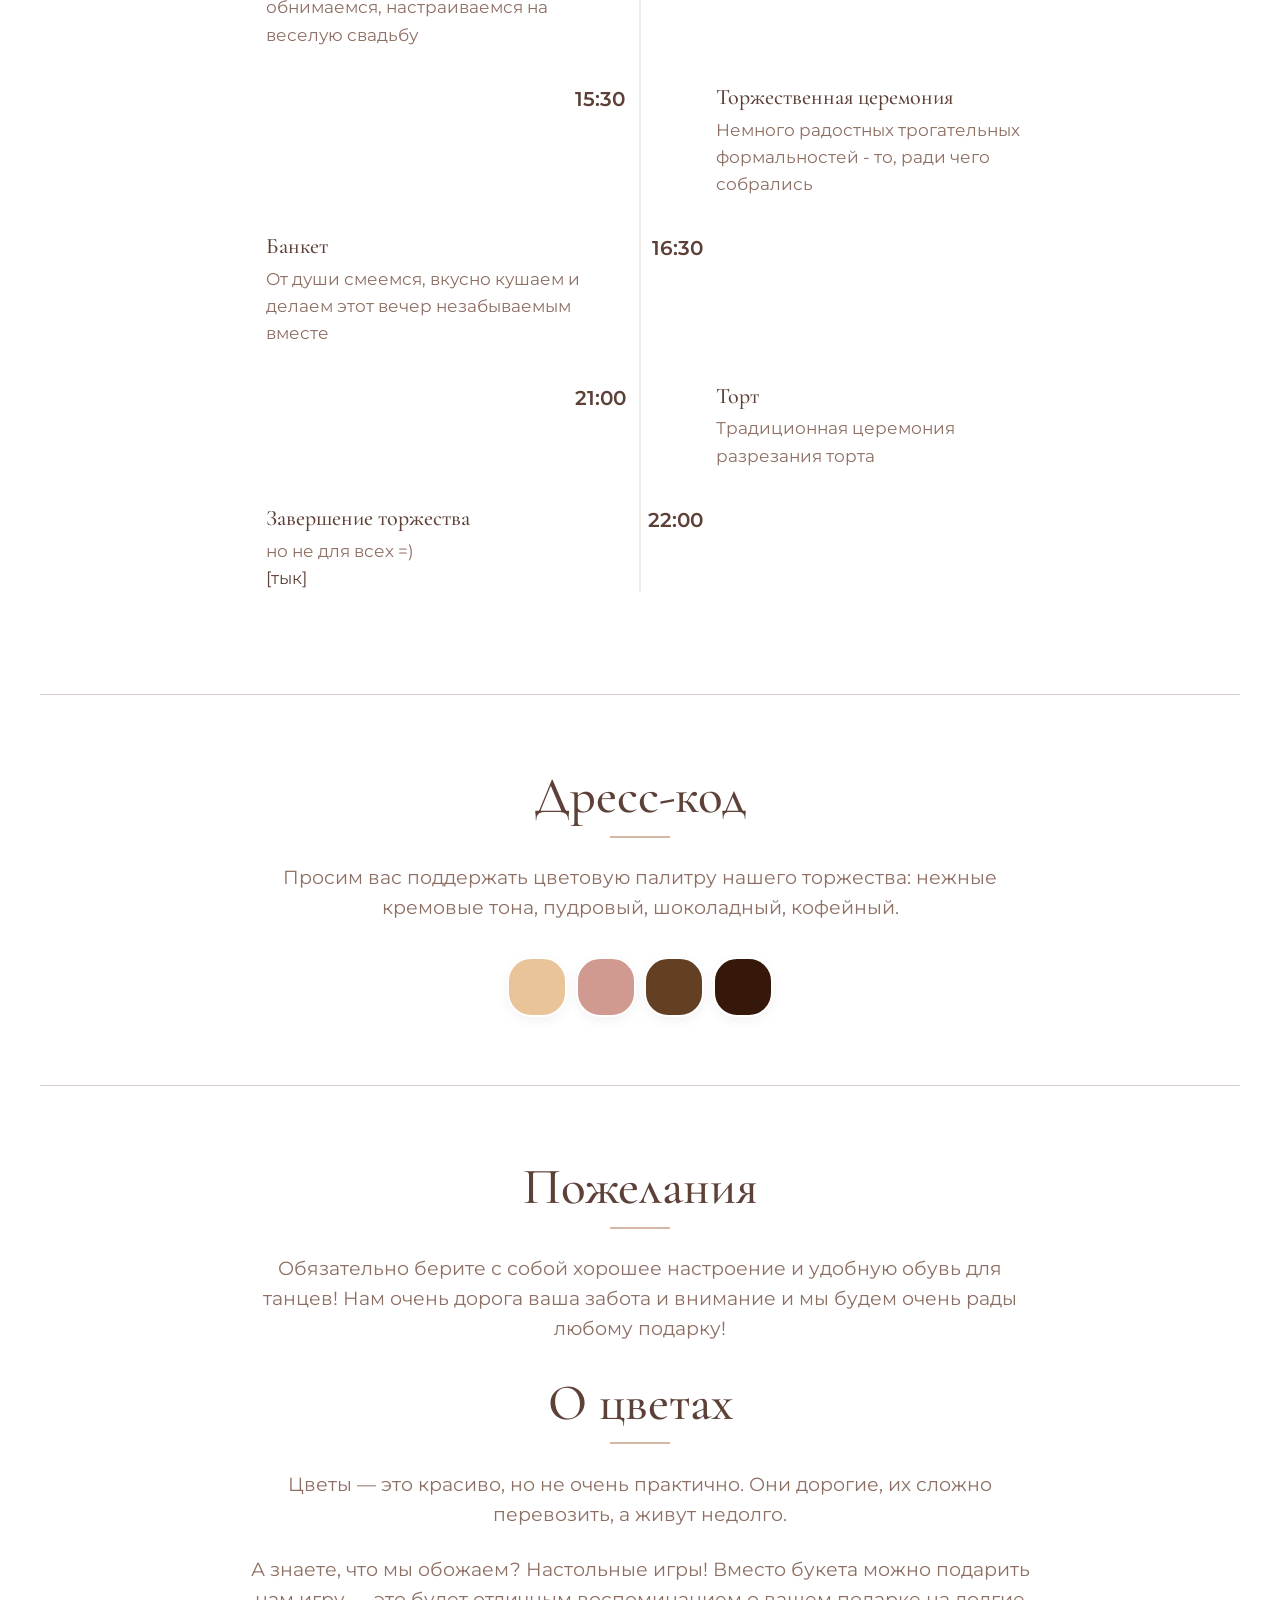
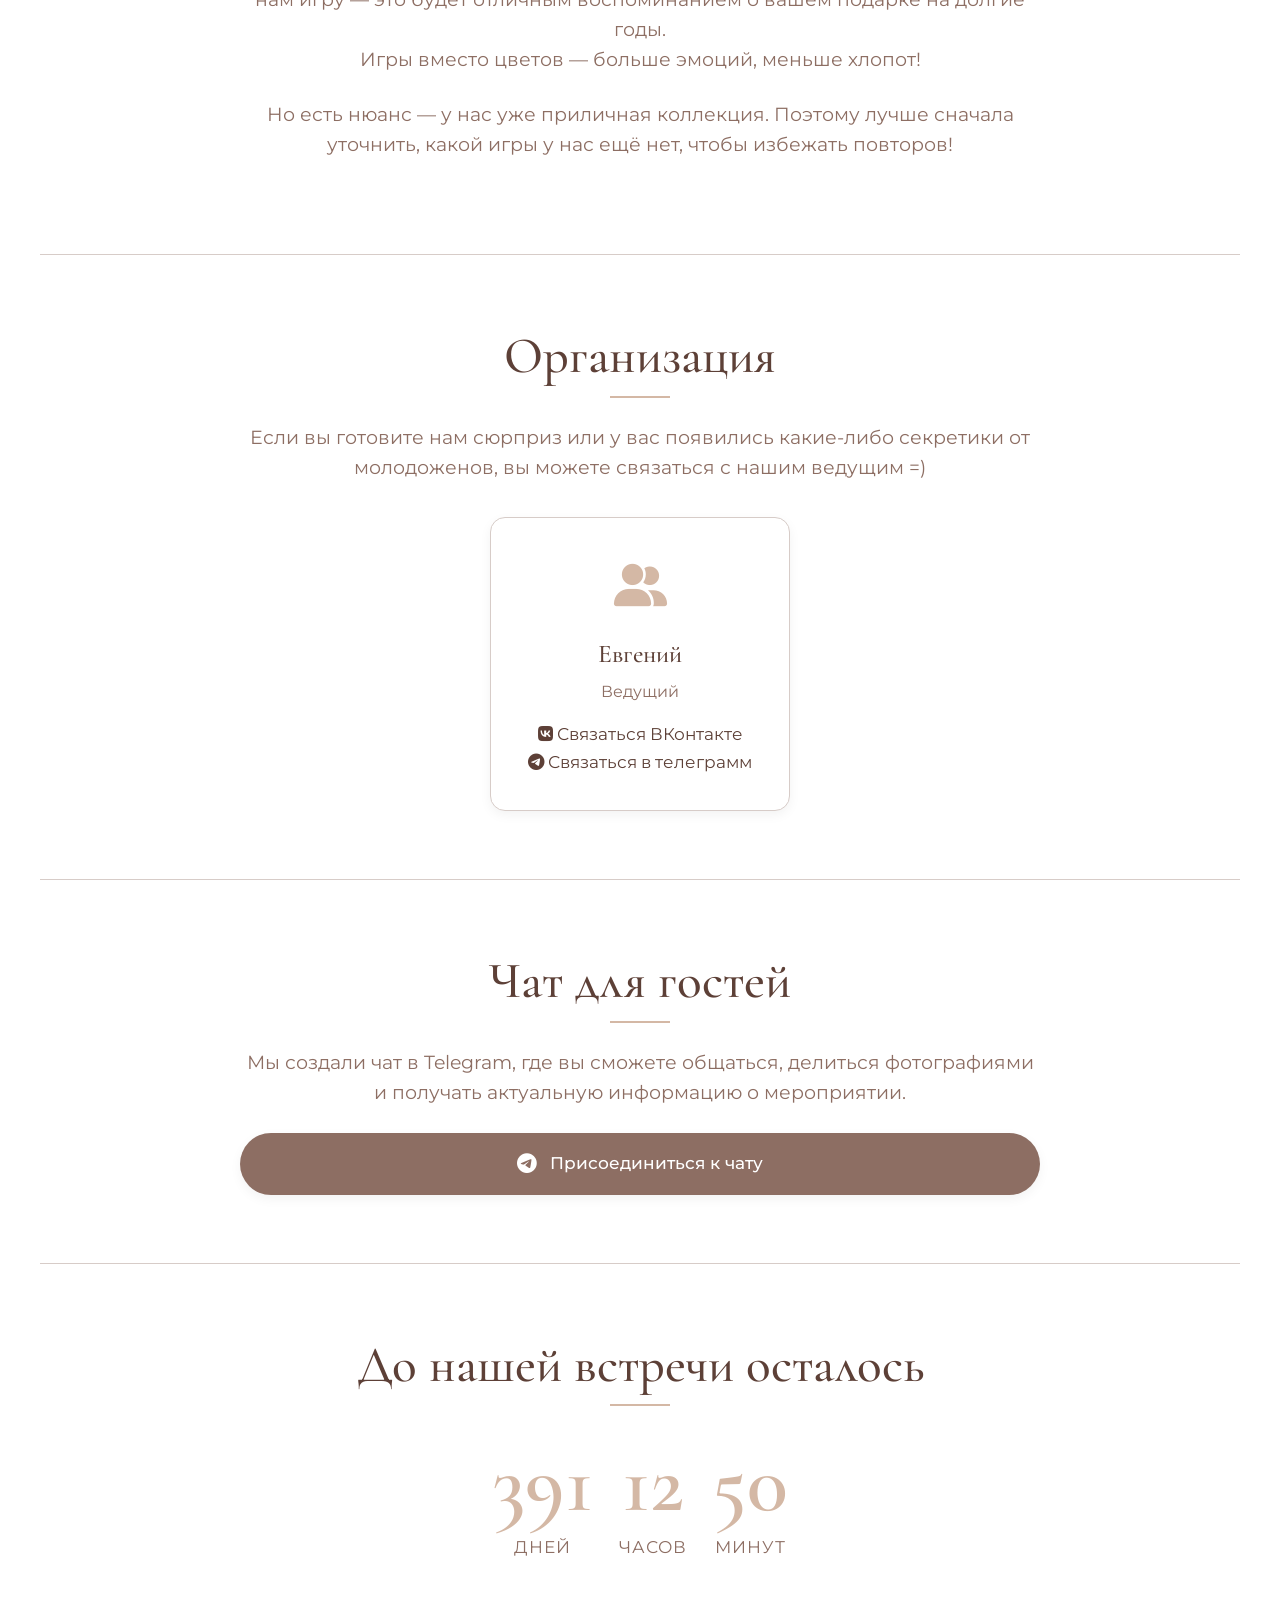
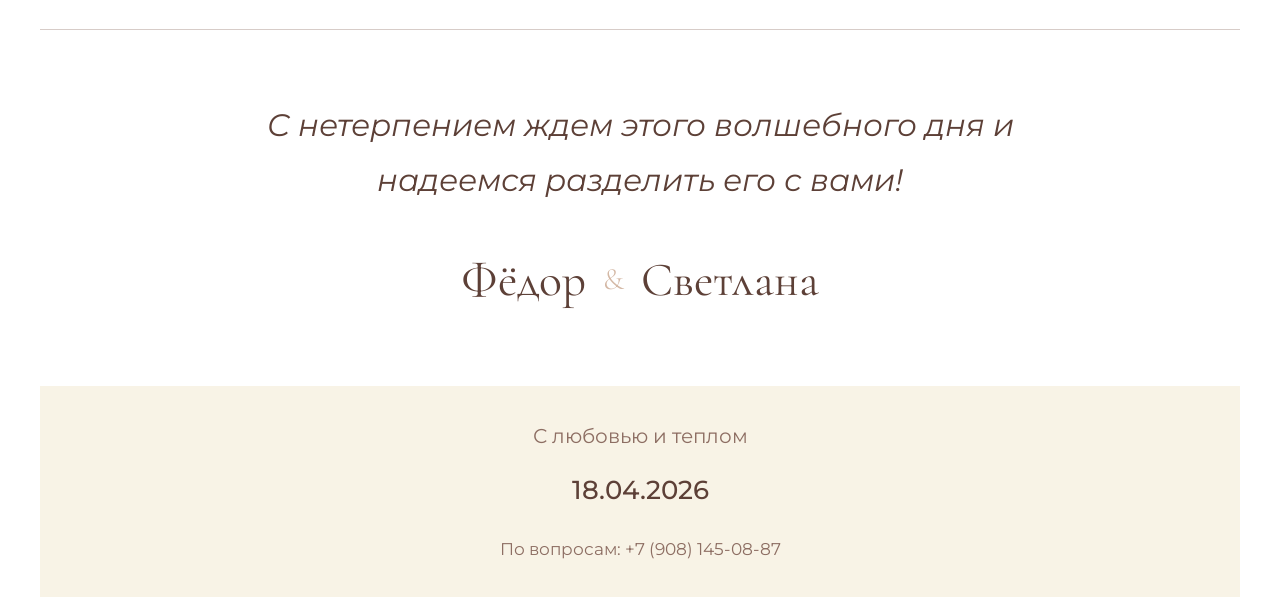
==== commit 56ef95fc: "v3.3" ====
--- a/index.html
+++ b/index.html
@@ -120,7 +120,7 @@
                             <div class="timeline__time">22:00</div>
                             <div class="timeline__content">
                                 <h3 class="timeline__title">Завершение торжества</h3>
-                                <p class="timeline__text">но не для всех =)<a href="afterparty.html" class="form-link"><br>[тык]</a></p>
+                                <p class="timeline__text">но не для всех =)<br><a href="afterparty.html" class="form-link">[тык]</a></p>
                             </div>
                         </div>
                     </div>
@@ -150,8 +150,23 @@
                     <h2 class="section__title reveal">Пожелания</h2>
                     <p class="section__text reveal">
                         Обязательно берите с собой хорошее настроение и удобную обувь для танцев!
-                        Нам очень дорога ваша забота и внимание и мы будем очень рады любому подарку! И неважно, в какой конверт вы его упакуете)
-                        <br>Предлагаем не мучить цветы долгой дорогой и заменить их бутылочкой вина, которую мы сможем открыть на семейном празднике.
+                        Нам очень дорога ваша забота и внимание и мы будем очень рады любому подарку!
+                    </p>
+                    <h3 class="section__title reveal">О цветах</h3>
+                    <p class="section__text reveal">
+                        Цветы — это красиво, но не очень практично. 
+                        Они дорогие, их сложно перевозить, а живут недолго.
+                    </p> 
+                    <p class="section__text reveal">
+                        А знаете, что мы обожаем? Настольные игры! Вместо букета 
+                        можно подарить нам игру — это будет отличным воспоминанием 
+                        о вашем подарке на долгие годы.<br>
+                        Игры вместо цветов — больше эмоций, меньше хлопот!
+                    </p>
+                    <p class="section__text reveal">
+                        Но есть нюанс — у нас уже приличная коллекция. 
+                        Поэтому лучше сначала уточнить, какой игры у нас ещё нет, 
+                        чтобы избежать повторов!
                     </p>
                 </div>
             </section>
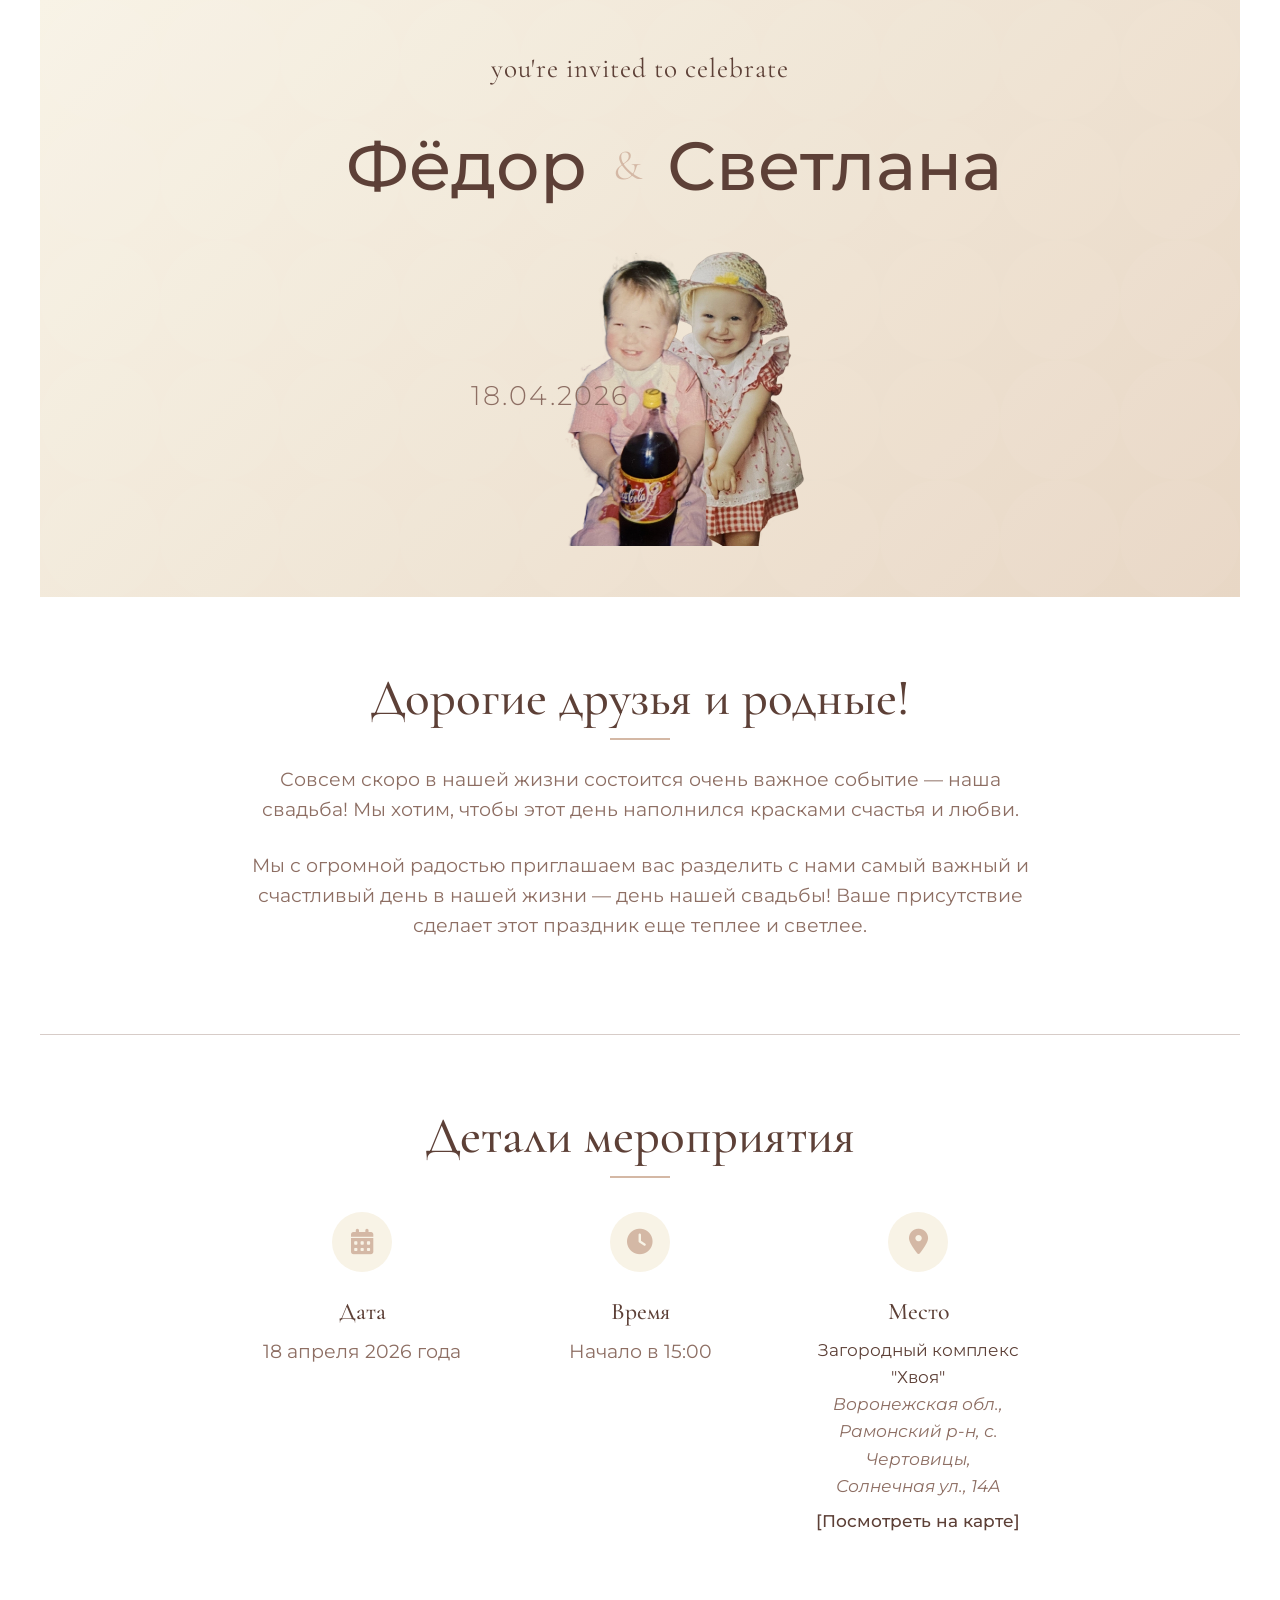
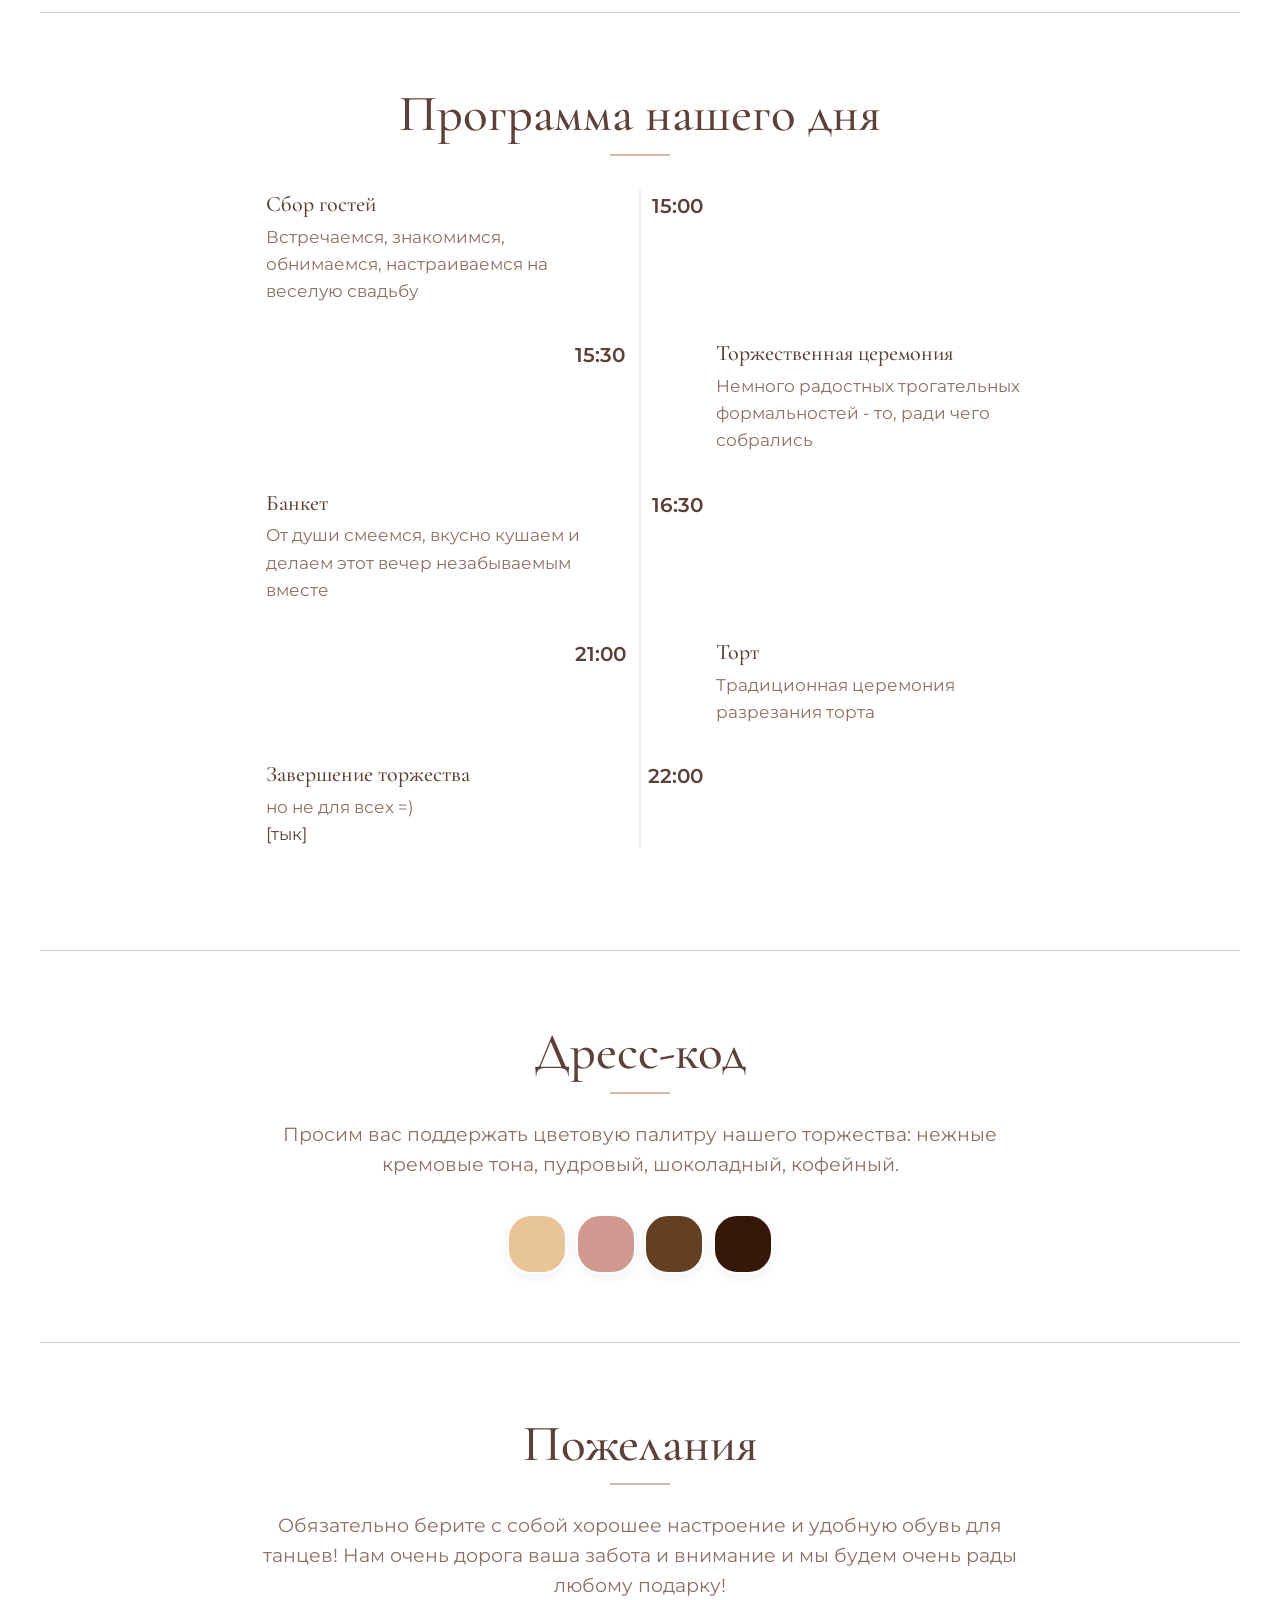
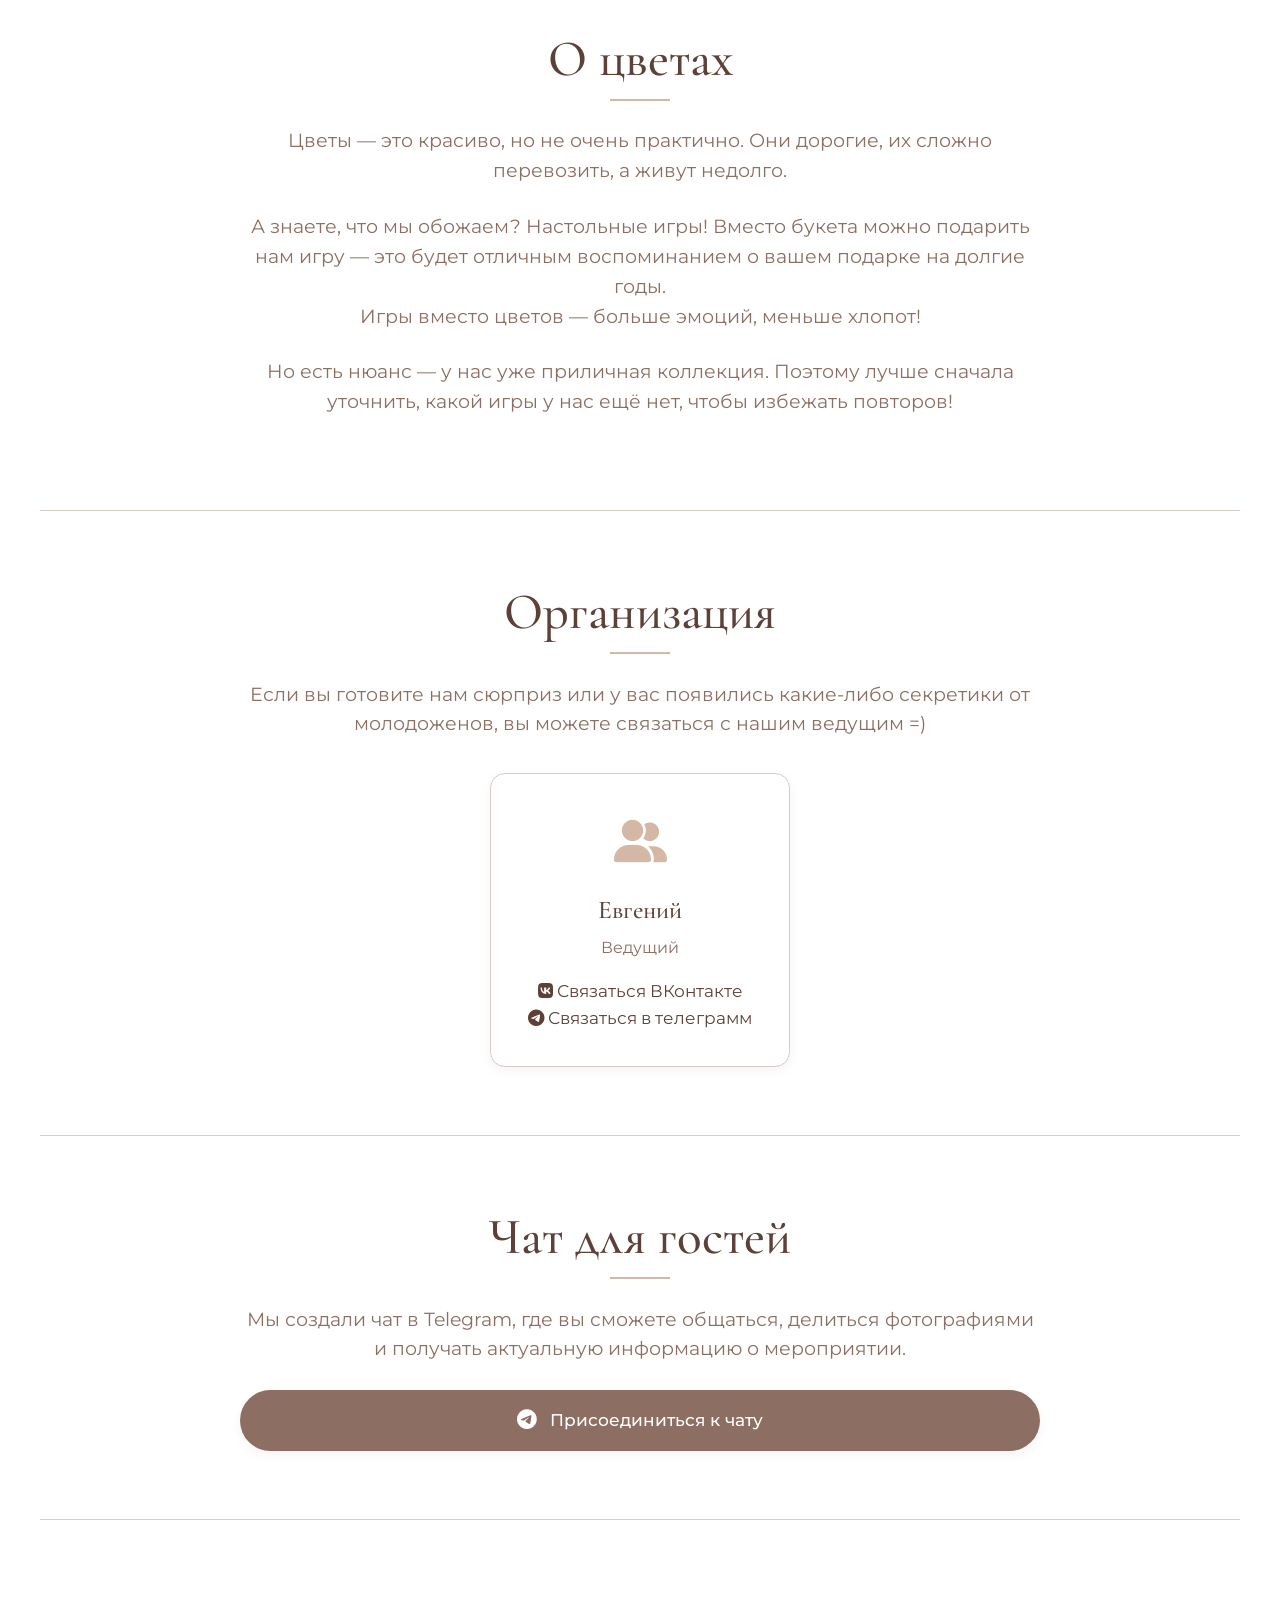
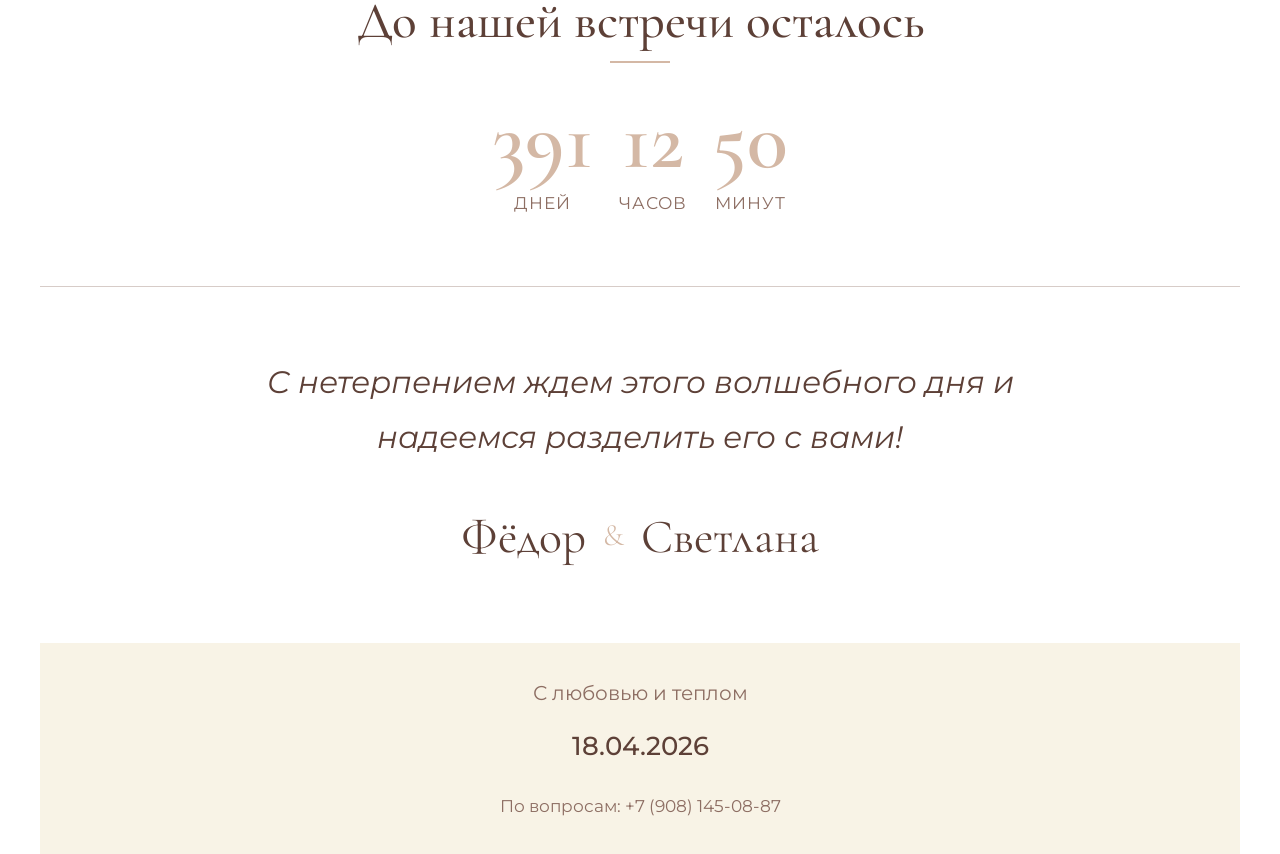
==== commit 221715d2: "добавила детские фото" ====
--- a/index.html
+++ b/index.html
@@ -17,11 +17,15 @@
             <div class="header__content">
                 <h1 class="header__title reveal">you're invited to celebrate</h1>
                 <div class="header__names" reveal>
-                    <span class="header__name groom">Фёдор</span>
+                    <span class="header__name left">Фёдор</span>
                     <span class="header__ampersand">&</span>
                     <span class="header__name">Светлана</span>
                 </div>
-                <div class="header__date reveal">18.04.2026</div>
+                <div class="header__photo">
+                    <img src="img/fedor28.png" class="groom" alt="маленький Федя">
+                    <div class="header__date reveal">18.04.2026</div>
+                    <img src="img/svetlana6.png" class="bride" alt="маленькая Света">
+                </div>
             </div>
         </header>
 
--- a/style.css
+++ b/style.css
@@ -95,8 +95,30 @@
     color: var(--text-color);
 }
 
+.left {
+    padding-left: 4rem;
+}
+
+.header__photo {
+    position: relative;
+    display: flex;
+    justify-content: center;
+    align-items: center;
+}
+
 .groom {
-    padding-left: 4rem;
+    position: absolute;
+    width: 185px;
+    height: 300px;
+    background-size: cover;
+    background-position: center;
+}
+
+.bride {
+    width: 180px;
+    height: 300px;
+    background-size: cover;
+    background-position: center;
 }
 
 .header__ampersand {
@@ -272,19 +294,6 @@
     padding-left: 1.5rem;
     position: relative;
 }
-
-/* .timeline__content::before {
-    content: '';
-    position: absolute;
-    left: -8px;
-    top: 5px;
-    width: 16px;
-    height: 16px;
-    border-radius: 50%;
-    background-color: var(--accent-color);
-    border: 3px solid white;
-    box-shadow: 0 0 0 3px var(--accent-color);
-} */
 
 .timeline__title {
     font-size: 1.3rem;
@@ -457,7 +466,7 @@
     .header__date {
         font-size: 1.6rem;
     }
-    
+
     .section {
         padding: 4rem 2rem;
     }
@@ -521,11 +530,6 @@
         left: -65px;
         text-align: right;
     }
-    
-    /* .timeline__content::before {
-        left: auto;
-        top: 0;
-    } */
     
     .timeline__item:nth-child(odd) .timeline__content::before {
         right: -8px;
@@ -698,19 +702,6 @@
     position: relative;
 }
 
-/* .timeline-simple__content::before {
-    content: '';
-    position: absolute;
-    left: -8px;
-    top: 5px;
-    width: 16px;
-    height: 16px;
-    border-radius: 50%;
-    background-color: var(--accent-color);
-    border: 3px solid white;
-    box-shadow: 0 0 0 2px var(--accent-color);
-} */
-
 .timeline-simple__title {
     font-size: 1.3rem;
     color: var(--text-color);
@@ -747,7 +738,7 @@
     .header__name:last-child {
         order: 2;
     }
-    .groom {
+    .left {
         padding-left: 0;
     }
 }
